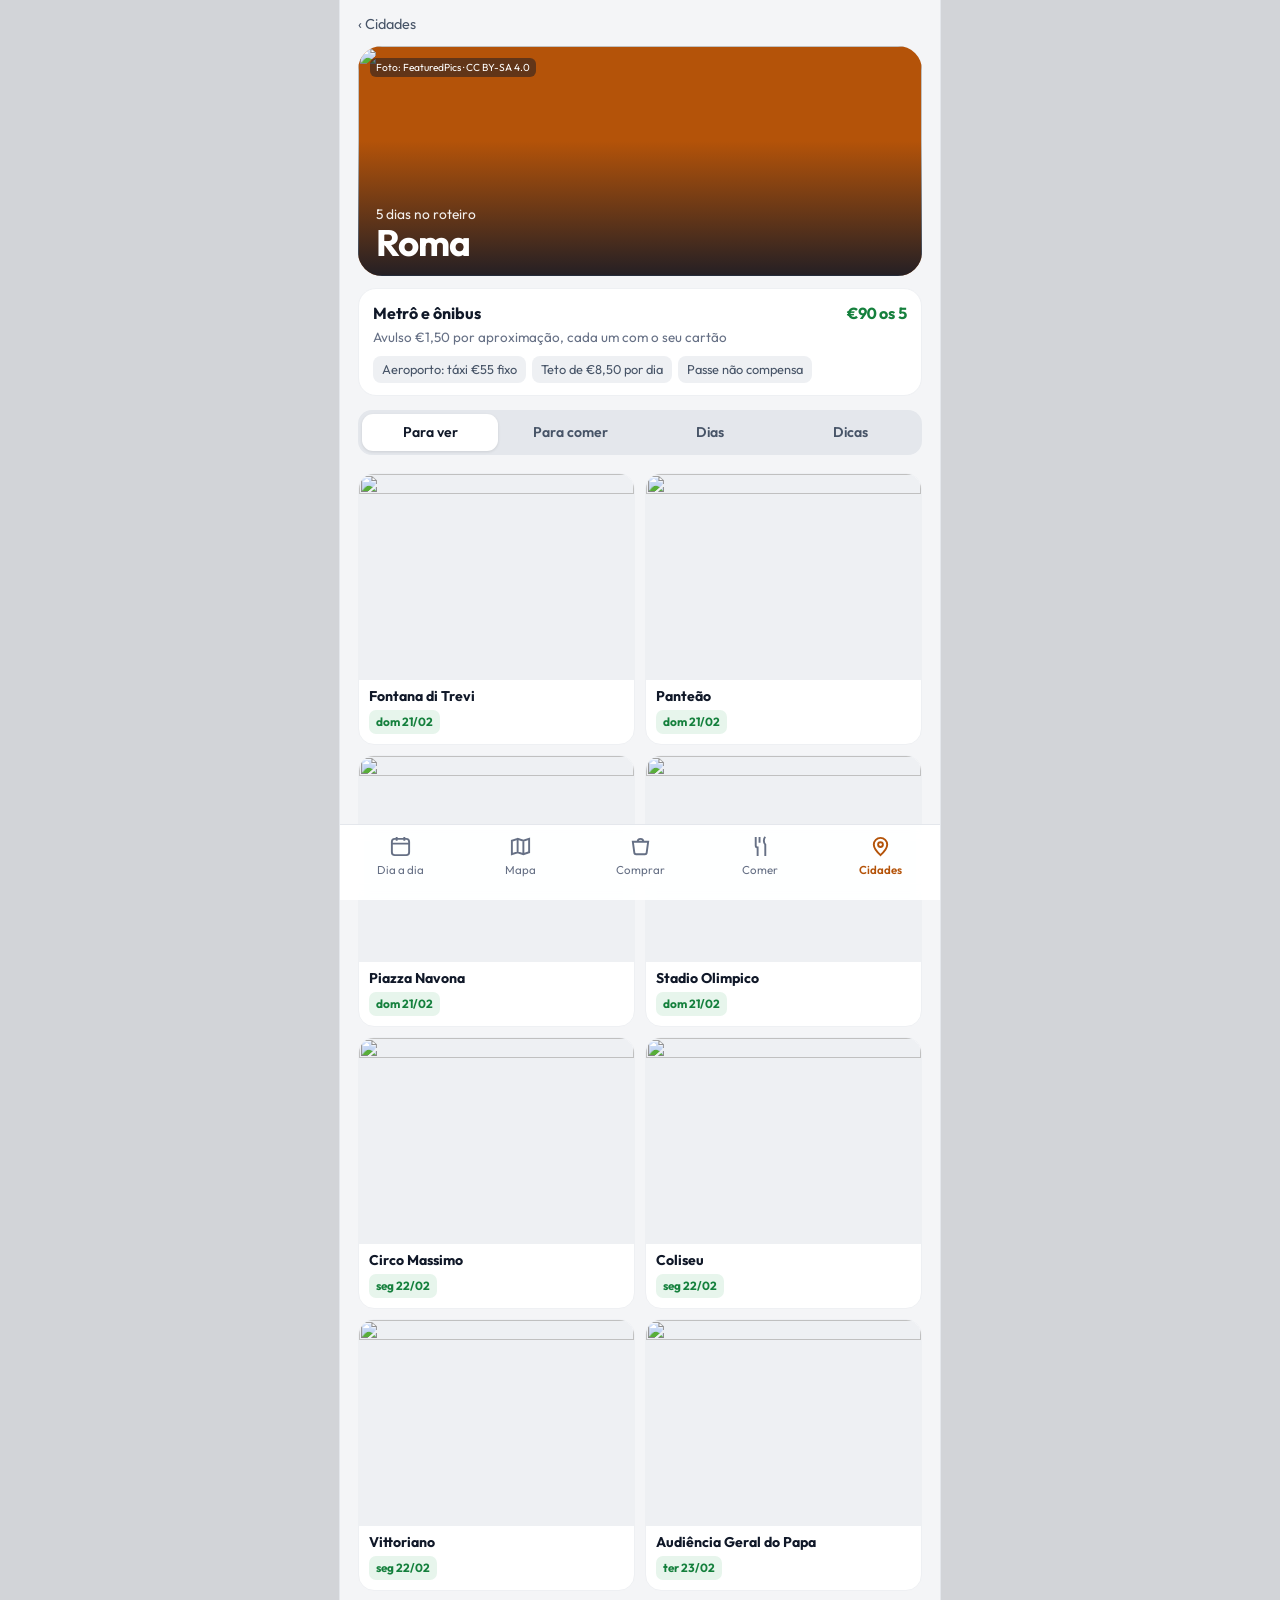
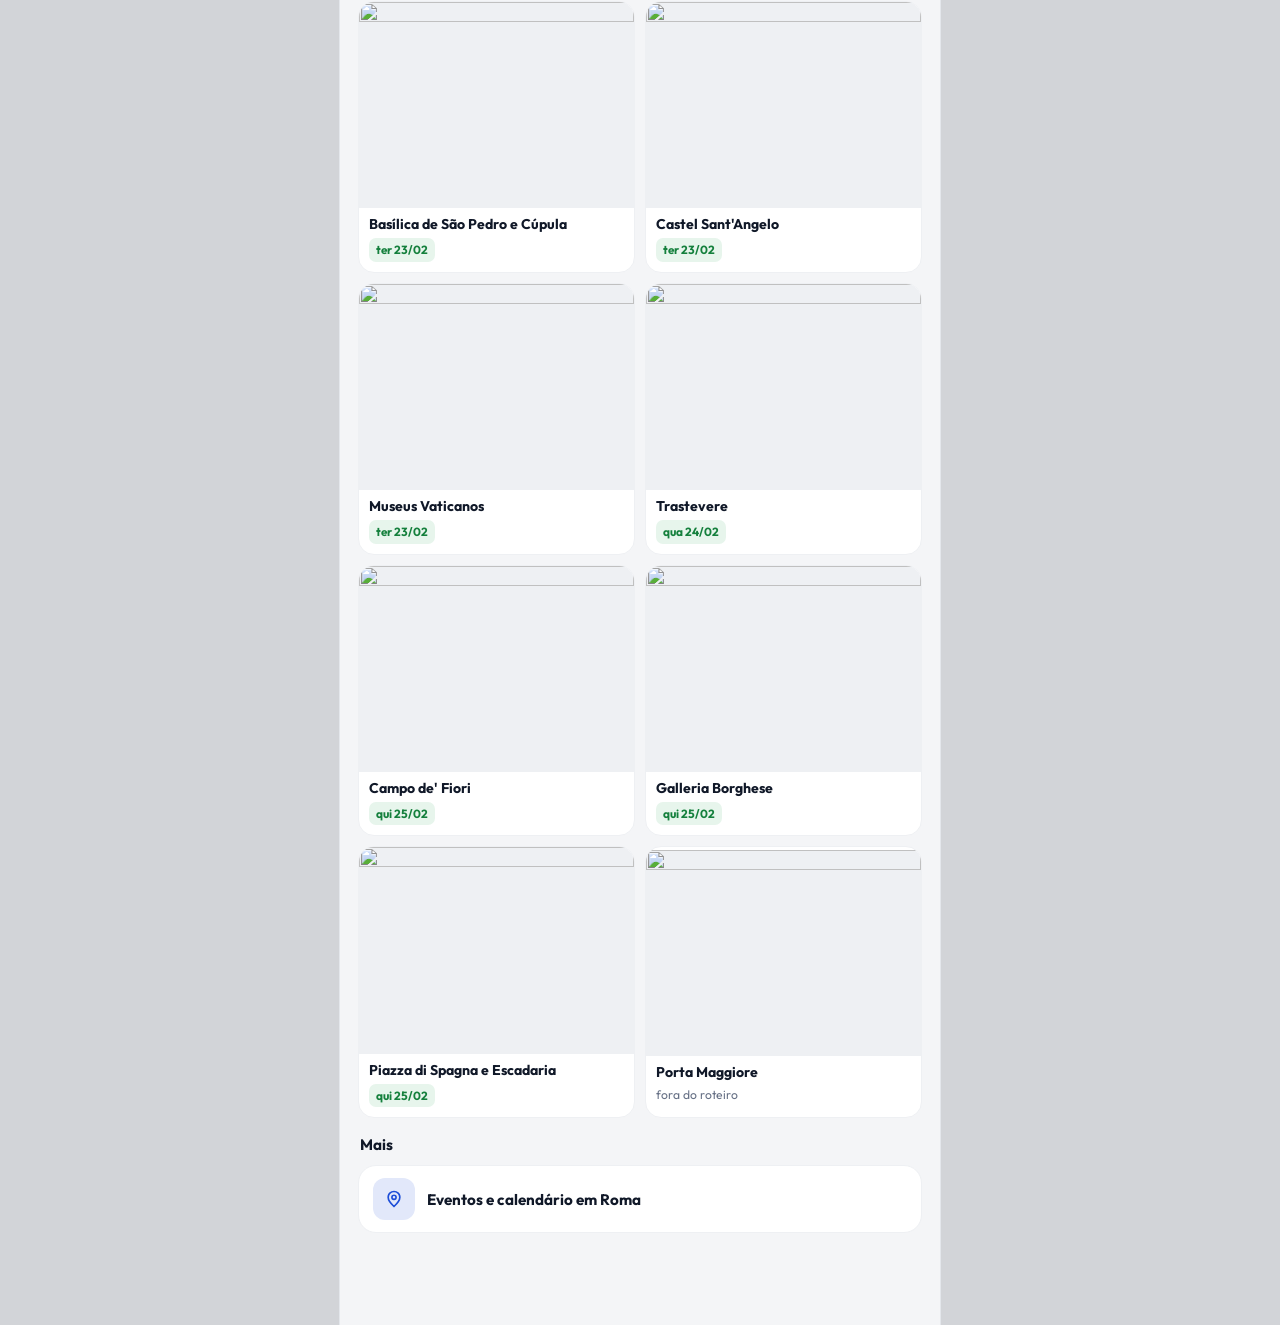
==== cidade.html @ 953481b3 "Revisao geral: Comprar como agenda com lembretes, hospedagem/matcha/futebol no visual do app, dia a " ====
<!doctype html>
<html lang="pt-BR">
<head>
<meta charset="utf-8">
<meta name="robots" content="noindex, nofollow">
<meta name="viewport" content="width=device-width, initial-scale=1, viewport-fit=cover">
<title>Cidade · Europa 2027</title>
<link rel="preconnect" href="https://fonts.googleapis.com">
<link rel="preconnect" href="https://fonts.gstatic.com" crossorigin>
<link rel="stylesheet" href="https://fonts.googleapis.com/css2?family=Outfit:wght@400;500;600;700&display=swap">
<link rel="stylesheet" href="app.css">
<style>
  .voltar{display:inline-flex;align-items:center;gap:4px;margin:14px 18px 0;font-size:.9rem;color:var(--ink2);text-decoration:none}
  .capa-c{margin:10px 18px 0;border-radius:24px;overflow:hidden;position:relative;height:230px;background:var(--cor)}
  .capa-c img{width:100%;height:100%;object-fit:cover}
  .capa-c .txt{position:absolute;inset:auto 0 0 0;padding:60px 18px 14px;background:linear-gradient(transparent,rgb(16 24 40/.88));color:#fff}
  .capa-c small{font-size:.86rem;opacity:.92}.capa-c h1{margin:0;font-size:2.3rem;line-height:1;letter-spacing:-.025em}
  .capa-c .credito{position:absolute;top:12px;left:12px;font-size:.64rem;color:#fff;background:rgb(16 24 40/.5);border-radius:6px;padding:2px 6px;max-width:70%;white-space:nowrap;overflow:hidden;text-overflow:ellipsis}
  .transp{margin:12px 18px 0;background:var(--card);border:1px solid var(--soft);border-radius:18px;padding:12px 14px}
  .transp .lin{display:flex;justify-content:space-between;align-items:baseline;gap:8px}
  .transp .lin b{font-size:1rem}.transp .lin em{font-style:normal;font-weight:700;color:var(--ok);white-space:nowrap}
  .transp small{display:block;color:var(--ink3);font-size:.84rem;margin-top:2px}
  .mini{display:flex;flex-wrap:wrap;gap:6px;margin-top:9px}
  .mini span{background:var(--soft);border-radius:8px;padding:4px 9px;font-size:.8rem;color:var(--ink2)}
  .grade-f{display:grid;grid-template-columns:1fr 1fr;gap:10px}
  .fc{display:block;text-align:left;background:var(--card);border:1px solid var(--soft);border-radius:16px;overflow:hidden;padding:0;cursor:pointer;font:inherit;color:inherit}
  .fc img{width:100%;aspect-ratio:4/3;object-fit:cover;background:var(--soft)}
  .fc div{padding:8px 10px 10px}
  .fc b{display:block;font-size:.88rem;line-height:1.2}
  .fc small{color:var(--ink3);font-size:.76rem}
  .fc .dia-tag{display:inline-block;margin-top:5px}
  .dicas{list-style:none;margin:0;padding:0;display:grid;gap:8px}
  .dicas li{background:var(--card);border:1px solid var(--soft);border-left:4px solid var(--cor);border-radius:14px;padding:10px 13px;color:var(--ink2);font-size:.92rem}
  .dicas-t{margin:16px 2px 8px;font-size:.95rem}
</style>
</head>
<body>
<div class="app">
  <a class="voltar" href="index.html#/cidades">‹ Cidades</a>
  <div id="capa"></div>
  <div id="transp"></div>
  <div class="seg" id="seg" role="tablist"></div>
  <div class="sec"><div id="painel"></div></div>
</div>

<nav class="tabbar" aria-label="Menu">
  <a href="index.html#/dia"><svg viewBox="0 0 24 24" fill="none" stroke="currentColor" stroke-width="2"><rect x="3" y="4" width="18" height="17" rx="3"/><path d="M3 9h18M8 2v4M16 2v4"/></svg>Dia a dia</a>
  <a href="index.html#/mapa"><svg viewBox="0 0 24 24" fill="none" stroke="currentColor" stroke-width="2"><path d="M9 4 3 6v14l6-2 6 2 6-2V4l-6 2-6-2zM9 4v14M15 6v14"/></svg>Mapa</a>
  <a href="index.html#/comprar"><svg viewBox="0 0 24 24" fill="none" stroke="currentColor" stroke-width="2"><path d="M4 7h16l-1.5 11a2 2 0 0 1-2 2h-9a2 2 0 0 1-2-2zM9 7a3 3 0 0 1 6 0"/></svg>Comprar</a>
  <a href="index.html#/comer" id="tab-comer"><svg viewBox="0 0 24 24" fill="none" stroke="currentColor" stroke-width="2"><path d="M7 2v9a2 2 0 0 0 2 2v9M7 2v6M11 2v6M17 2c-2 2-2 6 0 8v12"/></svg>Comer</a>
  <a href="index.html#/cidades" class="on"><svg viewBox="0 0 24 24" fill="none" stroke="currentColor" stroke-width="2"><path d="M12 21s-7-6.2-7-11a7 7 0 0 1 14 0c0 4.8-7 11-7 11z"/><circle cx="12" cy="10" r="2.5"/></svg>Cidades</a>
</nav>

<div class="ficha-fundo" id="ficha-fundo" hidden></div>
<div class="ficha" id="ficha" role="dialog" aria-modal="true" aria-label="Detalhes do lugar" hidden></div>

<script src="dados/guia.js"></script>
<script>
const G = window.GUIA;
const HEX = {madri:"#c2410c",roma:"#b45309",verona:"#9333ea",innsbruck:"#0e7490",viena:"#1d4ed8",budapeste:"#15803d"};
const NOME = Object.fromEntries(G.cidades);
const DIA_SEM = ["dom","seg","ter","qua","qui","sex","sáb"];
const dm = iso => iso.slice(8,10)+"/"+iso.slice(5,7);
const sem = iso => DIA_SEM[new Date(iso+"T12:00:00Z").getUTCDay()];
const esc = s => String(s ?? "").replace(/[&<>"]/g, m => ({"&":"&amp;","<":"&lt;",">":"&gt;",'"':"&quot;"}[m]));
const curto = n => n.replace(/\s*\(.*$/,"").replace(/\s+[—–]\s+.*$/,"").replace(/\s+\+\s+.*$/,"");
const porId = {}; Object.values(G.lugares).flat().forEach(x => porId[x.id] = x);
const p = new URLSearchParams(location.search).get("c");
const c = NOME[p] ? p : "roma";
document.title = `${NOME[c]} · Europa 2027`;
document.documentElement.style.setProperty("--cor", HEX[c]);
document.getElementById("tab-comer").href = `index.html#/comer/${c}`;
</script>
<script src="comer.js"></script>
<script>
const lug = G.lugares[c];
const usados = new Set(G.usados);
const diasCid = G.dias.filter(d => d.cidade === c || d.blocos.some(b => b.ids.some(id => id.startsWith(c+"-"))));

// capa
const capa = lug.find(x => x.foto && x.tipo==="ver" && usados.has(x.id)) || lug.find(x => x.foto);
document.getElementById("capa").innerHTML = `<div class="capa-c">${capa?`<img src="${capa.foto.url}" alt=""><span class="credito">Foto: ${esc(capa.foto.autor)} · ${esc(capa.foto.licenca)}</span>`:""}
  <div class="txt"><small>${diasCid.length} ${diasCid.length>1?"dias":"dia"} no roteiro</small><h1>${NOME[c]}</h1></div></div>`;

// transporte: uma caixa só
const TRANSP = {
  madri:["Metrô","1 cartão Multi para os 5, com bilhetes de 10 viagens",["Aeroporto: táxi ~€33","10 viagens €7,30","Muito a pé"]],
  roma:["Metrô e ônibus","Avulso €1,50 por aproximação, cada um com o seu cartão",["Aeroporto: táxi €55 fixo","Teto de €8,50 por dia","Passe não compensa"]],
  verona:["A pé","O centro é pequeno; ônibus só com mala",["Ônibus €1,50","Veneza: vaporetto €9,50"]],
  innsbruck:["A pé","Estação, centro e teleférico a poucos minutos",["Nordkette ~€50 por pessoa"]],
  viena:["Metrô e bonde","Dois passes de 24h por pessoa, ter e qua",["24h €9,70","U1 até Stephansplatz","U4 até Schönbrunn"]],
  budapeste:["Metrô","Blocos de 10 bilhetes, que o grupo usa junto",["Aeroporto: Bolt XL ~€35","M2 até o Parlamento","Moeda: florim"]],
};
const tr = G.transporte?.[c], T = TRANSP[c];
if (T) document.getElementById("transp").innerHTML = `<div class="transp"><div class="lin"><b>${T[0]}</b>${tr?.recomendado?.total_5_eur?`<em class="num">€${tr.recomendado.total_5_eur.toLocaleString("pt-BR")} os 5</em>`:""}</div><small>${T[1]}</small><div class="mini">${T[2].map(t=>`<span>${t}</span>`).join("")}</div></div>`;

// abas
const quando = {}; G.dias.forEach(d => d.blocos.forEach(b => b.ids.forEach(id => { (quando[id] ||= d.data); })));
const ordem = (a,b) => (quando[a.id]||"9").localeCompare(quando[b.id]||"9") || curto(a.nome).localeCompare(curto(b.nome));
const ver = lug.filter(x => x.tipo==="ver").sort(ordem);
const comer = lug.filter(x => x.tipo==="comer").sort(ordem);
const dicas = (G.dicas||{})[c] || [];
const ABAS = [["ver","Para ver"],["comer","Para comer"],["dias","Dias"]].concat(dicas.length || tr?.cuidados?.length ? [["dicas","Dicas"]] : []);
const tag = x => quando[x.id] ? `<span class="dia-tag">${sem(quando[x.id])} ${dm(quando[x.id])}</span>` : "";
function linha(x){ const tp = x.tipo==="comer" ? tipoComida(x) : null;
  return `<button type="button" class="it linha" data-ficha="${x.id}">${x.foto?`<img class="th" src="${x.foto.url}" alt="" loading="lazy" style="object-fit:cover">`:`<span class="th ${tp||"ver"}">${iconeComida(tp||"ver")}</span>`}<span class="tx"><b>${esc(curto(x.nome))}</b><small>${esc(umaFrase(x.pedir) || umaFrase(x.categoria) || (x.metro?`Metrô ${x.metro.nome}`:""))}</small></span>${tag(x)}</button>`; }
function painel(aba){
  document.querySelectorAll("#seg button").forEach(b => b.classList.toggle("on", b.dataset.a===aba));
  const el = document.getElementById("painel");
  if (aba==="ver") {
    const comFoto = ver.filter(x=>x.foto), semFoto = ver.filter(x=>!x.foto);
    el.innerHTML = `<div class="grade-f" style="margin-top:6px">${comFoto.map(x => `<button type="button" class="fc" data-ficha="${x.id}"><img src="${x.foto.url}" alt="" loading="lazy"><div><b>${esc(curto(x.nome))}</b>${quando[x.id]?tag(x):`<small>fora do roteiro</small>`}</div></button>`).join("")}</div>
      ${semFoto.length?`<h3 class="dicas-t">Mais</h3><div class="lista">${semFoto.map(linha).join("")}</div>`:""}`;
  }
  if (aba==="comer") el.innerHTML = `<div class="lista" style="margin-top:6px">${comer.map(linha).join("")}</div>`;
  if (aba==="dias") el.innerHTML = diasCid.map(d => { const ids = [...new Set(d.blocos.filter(b=>!/^(Mais opções|Abertos depois|Lanche antes)/.test(b.quando)).flatMap(b=>b.ids))].filter(id=>id.startsWith(c+"-"));
      return `<div class="grupo"><b>${sem(d.data)} ${dm(d.data)} · ${esc(d.titulo)}</b></div><div class="lista">${ids.map(id=>linha(porId[id])).join("") || `<div class="it simples"><span class="tx"><small>Dia de deslocamento</small></span></div>`}</div>`; }).join("")
      + `<p style="margin:14px 2px 0"><a href="index.html#/dia/${diasCid[0]?.data}" style="color:var(--cor);font-weight:600">Ver o roteiro destes dias ›</a></p>`;
  if (aba==="dicas") el.innerHTML = `${dicas.length?`<h3 class="dicas-t">De quem já foi</h3><ul class="dicas">${dicas.map(t=>`<li>${esc(t)}</li>`).join("")}</ul>`:""}
      ${tr?.cuidados?.length?`<h3 class="dicas-t">Cuidados</h3><ul class="dicas">${tr.cuidados.slice(0,3).map(t=>`<li>${esc(umaFrase(t))}</li>`).join("")}</ul>`:""}`;
  try { sessionStorage.setItem("aba-cidade", aba); } catch(e){}
}
document.getElementById("seg").innerHTML = ABAS.map(([k,n]) => `<button type="button" data-a="${k}">${n}</button>`).join("");
document.querySelectorAll("#seg button").forEach(b => b.onclick = () => painel(b.dataset.a));
let abaIni = "ver"; try { const s = sessionStorage.getItem("aba-cidade"); if (ABAS.some(a=>a[0]===s)) abaIni = s; } catch(e){}
painel(abaIni);
// link antigo cidade.html?c=roma#id → abre a ficha do lugar
if (location.hash && porId[location.hash.slice(1)]) { const id = location.hash.slice(1); painel(porId[id].tipo==="comer"?"comer":"ver"); abrirFicha(id); }
</script>
</body>
</html>
---- app.css ----
/* Guia Europa 2027 — visual "app" (opção A, com stories da F e mapa da D).
   Mobile primeiro: uma coluna de até 600px, menu fixo embaixo. */
:root{
  --bg:#f4f5f7; --card:#ffffff; --ink:#101828; --ink2:#475467; --ink3:#667085; --line:#e4e7ec; --soft:#eef0f3;
  --cor:#b45309; --comer:#c2410c; --ver:#1d4ed8; --ok:#15803d; --ok-bg:#e7f5ec; --warn:#b45309; --warn-bg:#fdf3e1; --matcha:#4d7c0f; --matcha-bg:#eef5e1;
  --madri:#c2410c; --roma:#b45309; --verona:#9333ea; --innsbruck:#0e7490; --viena:#1d4ed8; --budapeste:#15803d;
  --tab-h:76px;
}
@media (prefers-color-scheme: dark){
  :root:not([data-theme="light"]){
    --bg:#0b1120; --card:#131c2e; --ink:#eef2f7; --ink2:#c3cad6; --ink3:#8d97a8; --line:#243049; --soft:#1a2438;
    --ok:#4ade80; --ok-bg:#12291b; --warn:#f5a524; --warn-bg:#2d2210; --matcha:#a3e635; --matcha-bg:#1c2a10;
  }
}
:root[data-theme="dark"]{
  --bg:#0b1120; --card:#131c2e; --ink:#eef2f7; --ink2:#c3cad6; --ink3:#8d97a8; --line:#243049; --soft:#1a2438;
  --ok:#4ade80; --ok-bg:#12291b; --warn:#f5a524; --warn-bg:#2d2210; --matcha:#a3e635; --matcha-bg:#1c2a10;
}
*{box-sizing:border-box}
html{-webkit-text-size-adjust:100%}
body{margin:0;background:var(--bg);color:var(--ink);font:16px/1.5 "Outfit",ui-sans-serif,system-ui,sans-serif;-webkit-tap-highlight-color:transparent}
a{color:inherit}
img{display:block;max-width:100%}
button{font:inherit;color:inherit}
:focus-visible{outline:2px solid var(--cor);outline-offset:2px;border-radius:8px}
.num{font-variant-numeric:tabular-nums}
.app{max-width:600px;margin:0 auto;min-height:100vh;padding-bottom:calc(var(--tab-h) + env(safe-area-inset-bottom) + 16px)}

/* topo */
.topo{padding:18px 18px 6px;display:flex;justify-content:space-between;align-items:flex-end;gap:12px}
.topo small{color:var(--ink3);font-size:.86rem}
.topo h1{margin:2px 0 0;font-size:1.65rem;line-height:1.1;letter-spacing:-.02em}
.topo .acao{flex-shrink:0;border:1px solid var(--line);background:var(--card);border-radius:999px;padding:7px 12px;font-size:.85rem;text-decoration:none;cursor:pointer}

/* faixa de dias */
.dias{display:flex;gap:8px;overflow-x:auto;padding:8px 18px 14px;scrollbar-width:none;scroll-snap-type:x proximity}
.dias::-webkit-scrollbar{display:none}
.dias button{flex:0 0 auto;width:56px;padding:8px 0 7px;border-radius:16px;background:var(--card);text-align:center;font-size:.74rem;color:var(--ink3);border:1px solid var(--line);cursor:pointer;scroll-snap-align:center}
.dias button b{display:block;font-size:1.15rem;color:var(--ink);line-height:1.2}
.dias button i{display:block;width:6px;height:6px;border-radius:50%;margin:4px auto 0;background:var(--c)}
.dias button.on{background:var(--c);border-color:var(--c);color:rgb(255 255 255/.85)}
.dias button.on b{color:#fff}.dias button.on i{background:#fff}

/* capa do dia */
.capa{margin:0 18px;border-radius:24px;overflow:hidden;position:relative;height:260px;background:var(--cor)}
.capa img{width:100%;height:100%;object-fit:cover}
.capa .txt{position:absolute;inset:auto 0 0 0;padding:70px 18px 16px;background:linear-gradient(transparent,rgb(16 24 40/.88));color:#fff}
.capa small{font-size:.86rem;opacity:.92}
.capa h2{margin:2px 0 0;font-size:1.75rem;line-height:1.1;letter-spacing:-.02em}
.capa .play{position:absolute;top:14px;right:14px;display:flex;align-items:center;gap:6px;background:rgb(16 24 40/.6);backdrop-filter:blur(6px);color:#fff;border:0;border-radius:999px;padding:8px 13px;font-size:.85rem;font-weight:600;cursor:pointer}
.capa .play svg{width:14px;height:14px}
.capa .credito{position:absolute;top:14px;left:14px;font-size:.66rem;color:#fff;background:rgb(16 24 40/.5);border-radius:6px;padding:2px 6px;max-width:55%;white-space:nowrap;overflow:hidden;text-overflow:ellipsis}
.atalhos{display:flex;gap:8px;padding:12px 18px 0}
.atalhos button,.atalhos a{flex:1;display:flex;justify-content:center;align-items:center;gap:6px;background:var(--card);border:1px solid var(--line);border-radius:14px;padding:10px;font-size:.9rem;font-weight:500;text-decoration:none;cursor:pointer}
.atalhos svg{width:17px;height:17px}

/* linha do tempo */
#d-linha{margin:18px 18px 0}
.passo{display:grid;grid-template-columns:62px 1fr;gap:10px;position:relative;padding-bottom:14px}
.passo:before{content:"";position:absolute;left:30px;top:32px;bottom:0;width:2px;background:var(--line)}
.passo:last-child:before{display:none}
.hora{font-weight:600;font-size:.76rem;background:var(--card);border:1px solid var(--line);border-radius:999px;padding:5px 4px;text-align:center;height:fit-content;position:relative;z-index:1;line-height:1.15;color:var(--ink2)}
.passo.matcha .hora{background:var(--matcha-bg);color:var(--matcha);border-color:transparent}
.cx{background:var(--card);border-radius:18px;padding:13px 14px;border:1px solid var(--soft);min-width:0}
.cx h3{margin:0 0 4px;font-size:1rem}
.cx p{margin:0;color:var(--ink2);font-size:.93rem;line-height:1.5}
.cx p b{color:var(--ink)}
.cx p a{color:var(--cor)}
.nota{margin:0 0 14px 72px;background:var(--warn-bg);color:var(--ink2);border-radius:14px;padding:10px 13px;font-size:.88rem;line-height:1.45}
.nota b{color:var(--ink)}
.lg{display:flex;gap:11px;align-items:center;margin-top:10px;text-decoration:none;min-width:0}
.lg .th{width:46px;height:46px;border-radius:12px;object-fit:cover;flex-shrink:0;display:grid;place-items:center}
.lg .th.comer{background:color-mix(in srgb,var(--comer) 14%,var(--card));color:var(--comer)}
.lg .th.ver{background:color-mix(in srgb,var(--ver) 14%,var(--card));color:var(--ver)}
.lg .th svg{width:20px;height:20px}
.lg div{min-width:0}
.lg b{font-size:.93rem;display:block;line-height:1.25}
.lg small{color:var(--ink3);font-size:.8rem}
.mais{margin-top:10px;border-top:1px solid var(--soft);padding-top:8px}
.mais summary{cursor:pointer;list-style:none;font-size:.88rem;font-weight:600;color:var(--cor)}
.mais summary::-webkit-details-marker{display:none}
.mais summary:after{content:" ›"}
.mais[open] summary:after{content:" ˅"}
.navdia{display:flex;gap:8px;margin:6px 18px 0}
.navdia button{flex:1;background:var(--card);border:1px solid var(--line);border-radius:14px;padding:12px;text-align:left;cursor:pointer}
.navdia button:last-child{text-align:right}
.navdia small{display:block;color:var(--ink3);font-size:.78rem}
.navdia b{font-size:.92rem}

/* mapa (D) */
.mapa-v{position:relative}
.mapa-v .mapa{height:56vh;min-height:320px;background:var(--soft);z-index:0}
.mapa-v .dias{position:absolute;top:0;left:0;right:0;z-index:5;padding-top:12px;background:linear-gradient(var(--bg),transparent)}
.folha{position:relative;z-index:6;margin-top:-26px;background:var(--card);border-radius:24px 24px 0 0;padding:10px 18px 24px;box-shadow:0 -6px 22px rgb(0 0 0/.12);min-height:40vh}
.alca{width:40px;height:5px;border-radius:5px;background:var(--line);margin:0 auto 12px}
.folha h2{margin:0;font-size:1.35rem;line-height:1.15}
.folha > small{color:var(--ink3)}
.it{display:grid;grid-template-columns:32px 1fr;gap:12px;padding:13px 0;border-bottom:1px solid var(--soft);cursor:pointer;text-align:left;width:100%;background:none;border-left:0;border-right:0;border-top:0}
.it.on{background:var(--soft);margin:0 -10px;padding:13px 10px;border-radius:12px}
.it .n{width:30px;height:30px;border-radius:50%;color:#fff;font-weight:700;display:grid;place-items:center;font-size:.9rem}
.it b{font-size:.98rem;display:block;line-height:1.25}
.it small{display:block;color:var(--ink3);font-size:.82rem}
.it .mm{color:var(--ink2);font-weight:500}
.pin{display:grid;place-items:center;width:28px;height:28px;border-radius:50%;color:#fff;font:700 13px/1 "Outfit",sans-serif;border:2.5px solid #fff;box-shadow:0 2px 6px rgb(0 0 0/.35)}
.pin-m{display:grid;place-items:center;width:18px;height:18px;border-radius:5px;background:#0f172a;color:#fff;font:700 10px/1 "Outfit",sans-serif;border:1.5px solid #fff}

/* comprar / cidades */
.sec{padding:8px 18px 0}
.sec > h2{margin:22px 0 10px;font-size:1.3rem;letter-spacing:-.01em}
.sec > p.sub{margin:-4px 0 12px;color:var(--ink2);font-size:.93rem}
.cartao{background:var(--card);border:1px solid var(--soft);border-radius:18px;padding:14px 16px}
.compras{list-style:none;padding:0;margin:0;display:grid;gap:10px}
.compra{background:var(--card);border:1px solid var(--soft);border-radius:18px;padding:14px 16px}
.compra .quando{font-weight:700}
.compra .quando span{font-weight:500;color:var(--ink3);font-size:.85rem;margin-left:6px}
.compra ul{margin:8px 0 0;padding-left:18px;display:grid;gap:7px;color:var(--ink2);font-size:.93rem}
.compra li b{color:var(--ink)}
.compra a,.cartao a{color:var(--cor)}
.trecho{background:var(--card);border:1px solid var(--soft);border-radius:18px;padding:14px 16px;margin-top:10px}
.trecho .cab{display:flex;flex-wrap:wrap;gap:4px 10px;justify-content:space-between;align-items:baseline}
.trecho h3{margin:0;font-size:1.02rem}
.trecho .rec{margin:8px 0 0;color:var(--ink2);font-size:.92rem}
.trecho .rec b{color:var(--ink)}
.rolagem{overflow-x:auto;margin-top:10px;border-radius:12px;border:1px solid var(--soft)}
table{border-collapse:collapse;width:100%;min-width:560px;font-size:.86rem}
th,td{text-align:left;padding:9px 11px;border-bottom:1px solid var(--soft);vertical-align:top}
th{font-weight:600;color:var(--ink3);font-size:.78rem;background:var(--bg)}
tr:last-child td{border-bottom:0}
tr.recomendado td{background:var(--ok-bg)}
.chip{display:inline-block;font-size:.76rem;font-weight:600;padding:2px 9px;border-radius:999px;background:var(--soft);color:var(--ink2)}
.chip.ok{background:var(--ok-bg);color:var(--ok)}
.chip.espera{background:var(--warn-bg);color:var(--warn)}
.fraco{color:var(--ink3);font-size:.86rem}
.sub{color:var(--ink2)}
.orc{display:grid;gap:10px;grid-template-columns:1fr 1fr}
.orc .caixa{background:var(--card);border:1px solid var(--soft);border-radius:16px;padding:12px 14px}
.orc .caixa.total{grid-column:1/-1;background:var(--ink);color:var(--card);border:0}
.orc .caixa.total .fraco{color:color-mix(in srgb,var(--card) 70%,transparent)}
.orc .v{font-size:1.25rem;font-weight:700;margin-top:2px}
.orc .caixa.total .v{font-size:1.7rem}
.lista-orc{margin-top:8px}
.linha-orc{display:flex;gap:10px;align-items:baseline;padding:8px 0;border-bottom:1px solid var(--soft);font-size:.92rem}
.linha-orc .n{flex:1}
.cidades{display:grid;gap:12px;grid-template-columns:1fr 1fr}
.cidade-card{display:grid;align-content:start;gap:2px;text-decoration:none;background:var(--card);border:1px solid var(--soft);border-radius:18px;overflow:hidden;padding:0 0 12px}
.cidade-card .capa{margin:0 0 8px;height:auto;aspect-ratio:4/3;border-radius:0;background:var(--cor)}
.cidade-card b{padding:0 12px;font-size:1.05rem}
.cidade-card span{padding:0 12px;color:var(--ink3);font-size:.82rem;line-height:1.35}
.checks{list-style:none;padding:0;margin:0;display:grid;gap:0;background:var(--card);border:1px solid var(--soft);border-radius:18px;padding:4px 16px}
.checks li{padding:11px 0;border-bottom:1px solid var(--soft)}
.checks li:last-child{border-bottom:0}
.checks li b{display:block;font-size:.95rem}
.checks li span{color:var(--ink3);font-size:.85rem}
.rodape{padding:24px 18px 0;color:var(--ink3);font-size:.8rem}

/* menu fixo */
.tabbar{position:fixed;left:50%;transform:translateX(-50%);bottom:0;width:100%;max-width:600px;height:calc(var(--tab-h) + env(safe-area-inset-bottom));padding-bottom:env(safe-area-inset-bottom);background:color-mix(in srgb,var(--card) 94%,transparent);backdrop-filter:blur(10px);border-top:1px solid var(--line);display:flex;justify-content:space-around;align-items:flex-start;padding-top:10px;z-index:50}
.tabbar a{display:grid;justify-items:center;gap:3px;font-size:.72rem;color:var(--ink3);text-decoration:none;min-width:64px}
.tabbar a.on{color:var(--cor);font-weight:600}
.tabbar svg{width:23px;height:23px}

/* stories (F) */
.stories{position:fixed;inset:0;z-index:100;background:#000;display:none;touch-action:pan-y}
.stories.on{display:block}
.stories .palco{position:relative;max-width:600px;height:100%;margin:0 auto;overflow:hidden}
.stories .slide{position:absolute;inset:0;display:none}
.stories .slide.on{display:block}
.stories .slide img.bg{width:100%;height:100%;object-fit:cover}
.stories .slide .bg.cor{width:100%;height:100%;background:var(--cor)}
.stories .sombra-top{position:absolute;inset:0 0 auto 0;height:130px;background:linear-gradient(rgb(0 0 0/.65),transparent);z-index:2}
.stories .barras{position:absolute;top:calc(12px + env(safe-area-inset-top));left:12px;right:12px;display:flex;gap:4px;z-index:3}
.stories .barras i{flex:1;height:3px;border-radius:3px;background:rgb(255 255 255/.38);overflow:hidden}
.stories .barras i.feito{background:#fff}
.stories .barras i.agora{background:linear-gradient(90deg,#fff 50%,rgb(255 255 255/.38) 50%)}
.stories .quem{position:absolute;top:calc(26px + env(safe-area-inset-top));left:12px;right:60px;display:flex;align-items:center;gap:8px;font-size:.88rem;color:#fff;z-index:3}
.stories .quem span{width:32px;height:32px;border-radius:50%;background:var(--cor);display:grid;place-items:center;font-weight:700;flex-shrink:0}
.stories .fechar{position:absolute;top:calc(22px + env(safe-area-inset-top));right:10px;z-index:4;background:none;border:0;color:#fff;font-size:1.8rem;line-height:1;padding:6px 10px;cursor:pointer}
.stories .txt{pointer-events:none;position:absolute;inset:auto 0 0 0;padding:150px 20px calc(28px + env(safe-area-inset-bottom));background:linear-gradient(transparent,rgb(0 0 0/.9));color:#fff;z-index:2}
.stories .txt .rot{display:inline-block;background:#facc15;color:#000;font-weight:700;padding:3px 10px;border-radius:999px;font-size:.8rem}
.stories .txt h2{margin:10px 0 8px;font-size:2rem;line-height:1.05;letter-spacing:-.02em}
.stories .txt p{margin:0;font-size:1rem;line-height:1.5;color:#f5f5f4}
.stories .txt p b{color:#fff}
.stories .txt p a{color:#facc15}
.stories .txt .m{margin-top:10px;font-size:.88rem;color:#e5e5e5}
.stories .txt .ir{display:inline-block;margin-top:14px;background:#fff;color:#000;font-weight:700;border-radius:999px;padding:9px 16px;text-decoration:none;font-size:.9rem}
.stories .zona{position:absolute;top:80px;bottom:0;width:35%;z-index:4;background:none;border:0;cursor:pointer}
.stories .zona.esq{left:0}.stories .zona.dir{right:0;width:65%}
.stories .credito{position:absolute;right:8px;bottom:calc(6px + env(safe-area-inset-bottom));font-size:.62rem;color:rgb(255 255 255/.7);z-index:3}

@media (min-width:760px){
  body{background:color-mix(in srgb,var(--bg) 85%,var(--ink) 15%)}
  .app{background:var(--bg);box-shadow:0 0 0 1px var(--line)}
}
@media (prefers-reduced-motion: reduce){*{transition:none!important;animation:none!important}}

.stories .txt a{pointer-events:auto;position:relative;z-index:5}

/* ===== Comprar (painel) ===== */
.kpi{display:grid;grid-template-columns:1fr 1fr;gap:10px;margin:6px 18px 0}
.kpi .k{background:var(--card);border-radius:18px;padding:12px 14px;border:1px solid var(--soft)}
.kpi .k.t{grid-column:1/-1;background:var(--ink);color:var(--card);border:0}
.kpi .k small{color:var(--ink3);font-size:.8rem;display:block}
.kpi .k.t small{color:color-mix(in srgb,var(--card) 72%,transparent)}
.kpi .k b{display:block;font-size:1.3rem;line-height:1.25}
.kpi .k.t b{font-size:1.9rem}
.seg{display:flex;gap:4px;margin:14px 18px 4px;background:var(--line);border-radius:14px;padding:4px}
.seg button{flex:1;border:0;background:none;padding:8px 0;border-radius:11px;font-size:.88rem;font-weight:600;color:var(--ink2);cursor:pointer}
.seg button.on{background:var(--card);color:var(--ink);box-shadow:0 1px 3px rgb(0 0 0/.1)}
.grupo{margin:16px 2px 6px;font-size:.92rem}
.grupo.ja b{color:var(--ok)}.grupo.br b{color:var(--warn)}.grupo.vi b{color:var(--ver)}
.lista{background:var(--card);border:1px solid var(--soft);border-radius:18px;overflow:hidden}
.lista .it{display:block;width:100%;text-align:left;background:none;border:0;border-top:1px solid var(--soft);padding:0;font:inherit;color:inherit}
.lista .it:first-child{border-top:0}
.lista .it > summary,.lista .it.simples,.lista .it.linha{display:grid;grid-template-columns:auto 1fr auto;gap:12px;align-items:center;padding:12px 14px;list-style:none;cursor:pointer}
.lista .it.simples{grid-template-columns:1fr auto;cursor:default}
.lista .it > summary::-webkit-details-marker{display:none}
.lista .tx{min-width:0}
.lista .tx b{display:block;font-size:.95rem;line-height:1.25}
.lista .tx small{display:block;color:var(--ink3);font-size:.8rem;line-height:1.35}
.lista .pr{font-weight:700;font-size:.92rem;text-align:right;white-space:nowrap}
.lista .pr em{display:block;font-style:normal;font-size:.72rem;font-weight:600}
.lista .pr em.ok{color:var(--ok)}.lista .pr em.br{color:var(--warn)}
.lista .det{margin:0;padding:0 14px 12px 50px;color:var(--ink2);font-size:.88rem;line-height:1.45}
.lista .det a{color:var(--cor)}
.ck{width:26px;height:26px;border-radius:9px;display:grid;place-items:center;font-size:.8rem;font-weight:700}
.ck.ja{background:var(--ok-bg);color:var(--ok)}.ck.br{background:var(--warn-bg);color:var(--warn)}.ck.vi{background:color-mix(in srgb,var(--ver) 14%,var(--card));color:var(--ver)}
.ico{width:26px;text-align:center;font-size:1.05rem}
.sub-h{margin:18px 2px 8px;font-size:1rem}

/* ===== Comer ===== */
.filtro{display:flex;gap:6px;overflow-x:auto;padding:8px 18px 2px;scrollbar-width:none}
.filtro::-webkit-scrollbar{display:none}
.filtro button{flex:0 0 auto;border:1px solid var(--line);background:var(--card);border-radius:999px;padding:7px 13px;font-size:.86rem;font-weight:600;color:var(--ink2);cursor:pointer}
.filtro button span{font-weight:500;color:var(--ink3);margin-left:2px}
.filtro button.on{background:var(--ink);border-color:var(--ink);color:var(--card)}
.filtro button.on span{color:color-mix(in srgb,var(--card) 70%,transparent)}
.lista .th{width:42px;height:42px;border-radius:12px;display:grid;place-items:center;font-size:1.15rem;background:var(--soft)}
.lista .th.matcha{background:var(--matcha-bg)}
.dia-tag{font-size:.74rem;font-weight:700;color:var(--ok);background:var(--ok-bg);border-radius:7px;padding:3px 7px;white-space:nowrap}

/* ===== Ficha (bottom sheet) ===== */
.ficha-fundo{position:fixed;inset:0;background:rgb(16 24 40/.45);z-index:80}
.ficha{position:fixed;left:50%;bottom:0;width:100%;max-width:600px;transform:translate(-50%,100%);transition:transform .2s ease-out;background:var(--card);border-radius:24px 24px 0 0;padding:10px 18px calc(18px + env(safe-area-inset-bottom));z-index:90;max-height:86vh;overflow-y:auto;box-shadow:0 -10px 30px rgb(0 0 0/.2)}
.ficha.on{transform:translate(-50%,0)}
.ficha h2{margin:4px 0 0;font-size:1.35rem;line-height:1.15}
.ficha-foto{position:relative;margin:0 -18px 12px;height:190px;overflow:hidden}
.ficha-foto img{width:100%;height:100%;object-fit:cover}
.ficha-foto .credito{position:absolute;right:8px;bottom:6px;font-size:.62rem;color:#fff;background:rgb(16 24 40/.5);border-radius:5px;padding:1px 6px}
.kv{display:grid;grid-template-columns:auto 1fr;gap:8px 14px;margin:14px 0 0;font-size:.92rem}
.kv dt{color:var(--ink3)}.kv dd{margin:0;color:var(--ink)}
.kv dd a{color:var(--cor);font-weight:600}
.ficha-acoes{display:flex;gap:8px;margin-top:18px}
.ficha-acoes .bt{flex:1;text-align:center;border:0;border-radius:14px;padding:12px;font-weight:600;font-size:.92rem;text-decoration:none;background:var(--ink);color:var(--card);cursor:pointer}
.ficha-acoes .bt.sec{background:var(--soft);color:var(--ink)}
.cidade-card.extra{padding:14px 14px 12px;justify-content:start;background:var(--soft)}
.cidade-card.extra b,.cidade-card.extra span{padding:0}

.lista .tx small{display:-webkit-box;-webkit-line-clamp:2;-webkit-box-orient:vertical;overflow:hidden}

/* ===== Comprar: agenda (jeito A) ===== */
.proxima{margin:6px 18px 0;background:var(--ink);color:var(--card);border-radius:18px;padding:14px 16px}
.proxima small{color:color-mix(in srgb,var(--card) 72%,transparent);font-size:.84rem}
.proxima b{display:block;font-size:1.25rem;line-height:1.25;margin-top:2px}
.agenda{padding:0 18px}
.agenda .mes{margin:20px 2px 8px;font-weight:700;font-size:.85rem;color:var(--ink3);text-transform:capitalize}
.ev{display:grid;grid-template-columns:52px 1fr;gap:12px;background:var(--card);border:1px solid var(--soft);border-radius:18px;margin-bottom:10px;padding:12px}
.ev .dt{border-radius:12px;background:var(--warn-bg);color:var(--warn);text-align:center;padding:7px 0;line-height:1.05;height:fit-content}
.ev .dt b{display:block;font-size:1.35rem}
.ev .dt small{font-size:.72rem;font-weight:600}
.ev .dt.ja{background:var(--ok-bg);color:var(--ok)}
.ev-c{min-width:0}
.ev-c h3{margin:0;font-size:1rem;line-height:1.25}
.ev-c p{margin:3px 0 0;color:var(--ink2);font-size:.88rem;line-height:1.45}
.ev-c .f{display:inline-block;margin-top:6px;font-size:.76rem;font-weight:700;color:var(--warn)}
.ev-c .bts{display:flex;gap:8px;margin-top:10px}
.ev-c .bt{flex:1;text-align:center;border:0;border-radius:12px;padding:9px 6px;font:600 .85rem "Outfit",sans-serif;text-decoration:none;color:var(--ink);background:var(--soft);cursor:pointer}
.ev-c .bt.p{background:var(--ink);color:var(--card)}
.na-hora{margin:0;background:var(--card);border:1px solid var(--soft);border-radius:18px;padding:12px 14px;color:var(--ink2);font-size:.9rem}

.lista .th{color:var(--ink2)}
.lista .th svg{width:20px;height:20px}
.lista .th.restaurante{background:color-mix(in srgb,var(--comer) 13%,var(--card));color:var(--comer)}
.lista .th.rapido{background:var(--warn-bg);color:var(--warn)}
.lista .th.cafe{background:color-mix(in srgb,#7c4a1e 14%,var(--card));color:#7c4a1e}
.lista .th.matcha{background:var(--matcha-bg);color:var(--matcha)}
.lista .th.ver{background:color-mix(in srgb,var(--ver) 13%,var(--card));color:var(--ver)}
.lista .th.extra{background:color-mix(in srgb,#be185d 13%,var(--card));color:#be185d}

@media (prefers-color-scheme: dark){:root:not([data-theme="light"]) .lista .th.cafe{color:#e0a872;background:#2a1d12}}
:root[data-theme="dark"] .lista .th.cafe{color:#e0a872;background:#2a1d12}
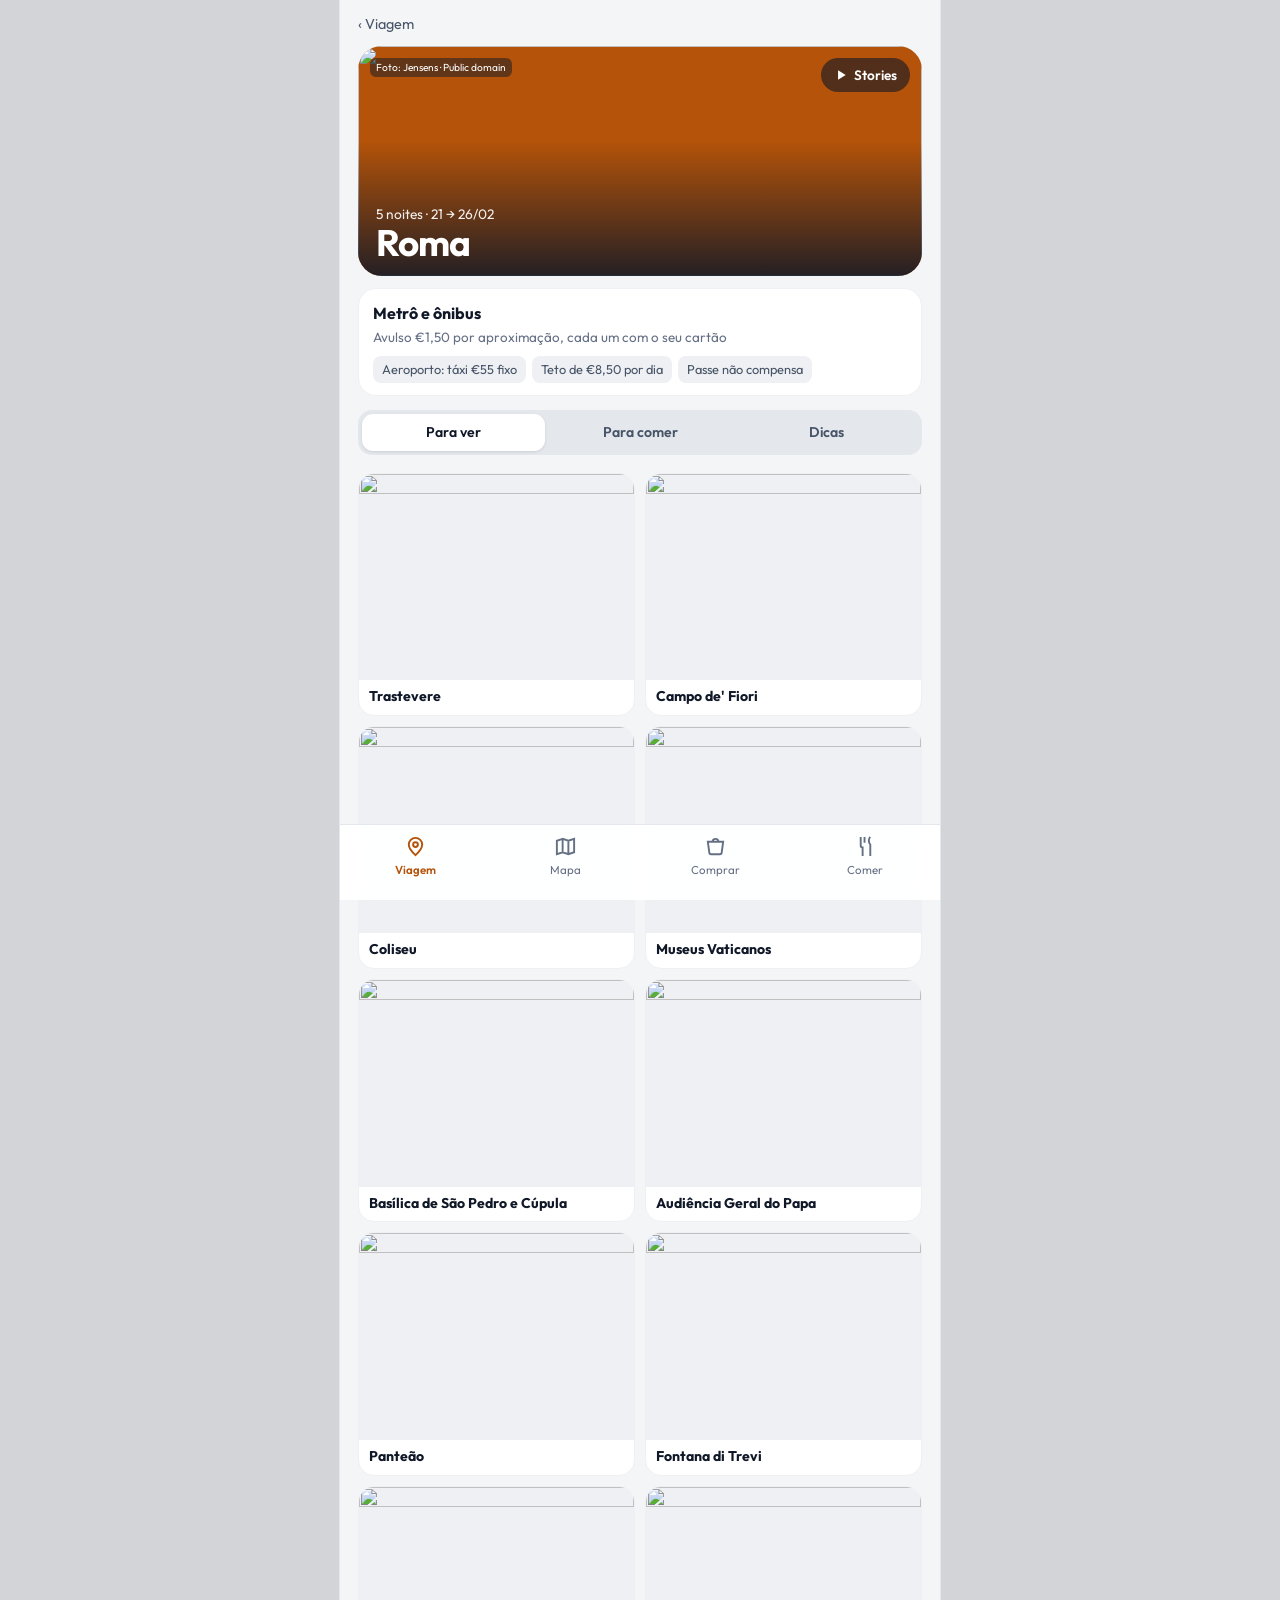
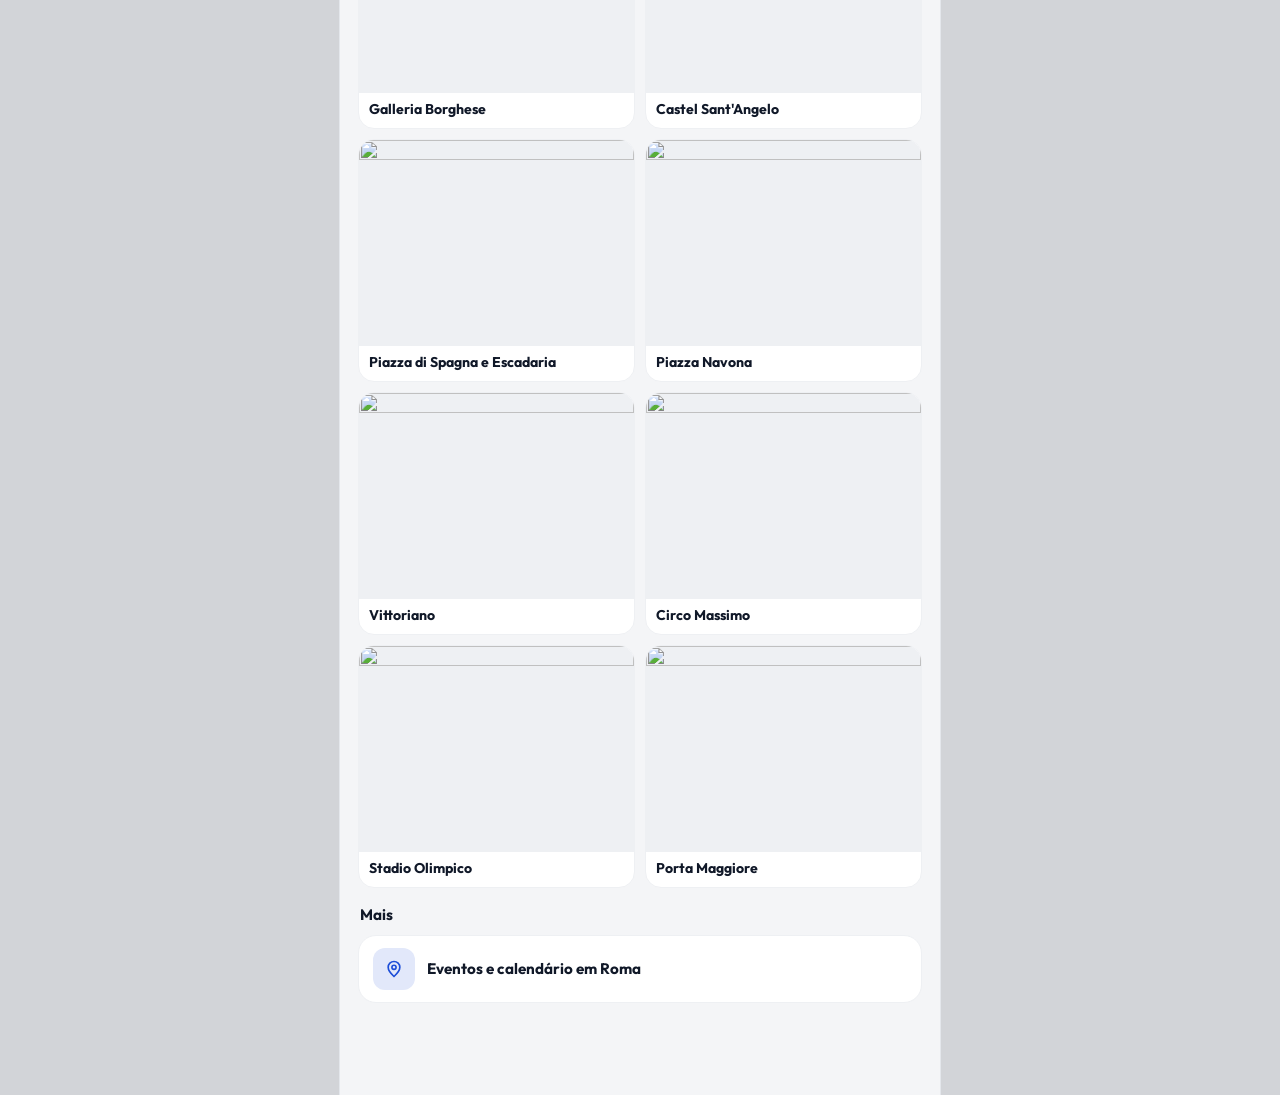
==== commit 3f507f83: "Sem roteiro por dia: Viagem com noites e trechos, cidades so com ideias; lista de Innsbruck do Lucas" ====
--- a/cidade.html
+++ b/cidade.html
@@ -15,10 +15,11 @@
   .capa-c img{width:100%;height:100%;object-fit:cover}
   .capa-c .txt{position:absolute;inset:auto 0 0 0;padding:60px 18px 14px;background:linear-gradient(transparent,rgb(16 24 40/.88));color:#fff}
   .capa-c small{font-size:.86rem;opacity:.92}.capa-c h1{margin:0;font-size:2.3rem;line-height:1;letter-spacing:-.025em}
-  .capa-c .credito{position:absolute;top:12px;left:12px;font-size:.64rem;color:#fff;background:rgb(16 24 40/.5);border-radius:6px;padding:2px 6px;max-width:70%;white-space:nowrap;overflow:hidden;text-overflow:ellipsis}
+  .capa-c .credito{position:absolute;top:12px;left:12px;font-size:.64rem;color:#fff;background:rgb(16 24 40/.5);border-radius:6px;padding:2px 6px;max-width:55%;white-space:nowrap;overflow:hidden;text-overflow:ellipsis}
+  .capa-c .play{position:absolute;top:12px;right:12px;display:flex;align-items:center;gap:6px;background:rgb(16 24 40/.6);backdrop-filter:blur(6px);color:#fff;border:0;border-radius:999px;padding:8px 13px;font:600 .85rem "Outfit",sans-serif;cursor:pointer}
+  .capa-c .play svg{width:14px;height:14px}
   .transp{margin:12px 18px 0;background:var(--card);border:1px solid var(--soft);border-radius:18px;padding:12px 14px}
-  .transp .lin{display:flex;justify-content:space-between;align-items:baseline;gap:8px}
-  .transp .lin b{font-size:1rem}.transp .lin em{font-style:normal;font-weight:700;color:var(--ok);white-space:nowrap}
+  .transp b{font-size:1rem}
   .transp small{display:block;color:var(--ink3);font-size:.84rem;margin-top:2px}
   .mini{display:flex;flex-wrap:wrap;gap:6px;margin-top:9px}
   .mini span{background:var(--soft);border-radius:8px;padding:4px 9px;font-size:.8rem;color:var(--ink2)}
@@ -28,15 +29,24 @@
   .fc div{padding:8px 10px 10px}
   .fc b{display:block;font-size:.88rem;line-height:1.2}
   .fc small{color:var(--ink3);font-size:.76rem}
-  .fc .dia-tag{display:inline-block;margin-top:5px}
   .dicas{list-style:none;margin:0;padding:0;display:grid;gap:8px}
   .dicas li{background:var(--card);border:1px solid var(--soft);border-left:4px solid var(--cor);border-radius:14px;padding:10px 13px;color:var(--ink2);font-size:.92rem}
   .dicas-t{margin:16px 2px 8px;font-size:.95rem}
+  .ref{background:var(--card);border:1px solid var(--soft);border-radius:18px;padding:12px;margin-top:8px}
+  .ref-cab{padding:2px 4px 10px}.ref-cab b{display:block;font-size:1rem}.ref-cab small{color:var(--ink3);font-size:.84rem}
+  .ref-cab a{color:var(--cor)}
+  .prints{display:grid;grid-template-columns:1fr 1fr;gap:12px 10px}
+  .print{display:block;text-decoration:none;min-width:0}
+  .print img{width:100%;aspect-ratio:4/5;object-fit:cover;border-radius:12px;background:var(--soft)}
+  .print b{display:block;margin-top:6px;font-size:.92rem;line-height:1.2}
+  .print small{display:block;color:var(--ink3);font-size:.78rem;line-height:1.3}
+  .ref-obs{margin:12px 4px 2px;color:var(--ink3);font-size:.84rem}
+  @media (min-width:760px){.prints{grid-template-columns:repeat(3,1fr)}}
 </style>
 </head>
 <body>
 <div class="app">
-  <a class="voltar" href="index.html#/cidades">‹ Cidades</a>
+  <a class="voltar" href="index.html#/viagem">‹ Viagem</a>
   <div id="capa"></div>
   <div id="transp"></div>
   <div class="seg" id="seg" role="tablist"></div>
@@ -44,17 +54,22 @@
 </div>
 
 <nav class="tabbar" aria-label="Menu">
-  <a href="index.html#/dia"><svg viewBox="0 0 24 24" fill="none" stroke="currentColor" stroke-width="2"><rect x="3" y="4" width="18" height="17" rx="3"/><path d="M3 9h18M8 2v4M16 2v4"/></svg>Dia a dia</a>
-  <a href="index.html#/mapa"><svg viewBox="0 0 24 24" fill="none" stroke="currentColor" stroke-width="2"><path d="M9 4 3 6v14l6-2 6 2 6-2V4l-6 2-6-2zM9 4v14M15 6v14"/></svg>Mapa</a>
+  <a href="index.html#/viagem" class="on"><svg viewBox="0 0 24 24" fill="none" stroke="currentColor" stroke-width="2"><path d="M12 21s-7-6.2-7-11a7 7 0 0 1 14 0c0 4.8-7 11-7 11z"/><circle cx="12" cy="10" r="2.5"/></svg>Viagem</a>
+  <a href="index.html#/mapa" id="tab-mapa"><svg viewBox="0 0 24 24" fill="none" stroke="currentColor" stroke-width="2"><path d="M9 4 3 6v14l6-2 6 2 6-2V4l-6 2-6-2zM9 4v14M15 6v14"/></svg>Mapa</a>
   <a href="index.html#/comprar"><svg viewBox="0 0 24 24" fill="none" stroke="currentColor" stroke-width="2"><path d="M4 7h16l-1.5 11a2 2 0 0 1-2 2h-9a2 2 0 0 1-2-2zM9 7a3 3 0 0 1 6 0"/></svg>Comprar</a>
   <a href="index.html#/comer" id="tab-comer"><svg viewBox="0 0 24 24" fill="none" stroke="currentColor" stroke-width="2"><path d="M7 2v9a2 2 0 0 0 2 2v9M7 2v6M11 2v6M17 2c-2 2-2 6 0 8v12"/></svg>Comer</a>
-  <a href="index.html#/cidades" class="on"><svg viewBox="0 0 24 24" fill="none" stroke="currentColor" stroke-width="2"><path d="M12 21s-7-6.2-7-11a7 7 0 0 1 14 0c0 4.8-7 11-7 11z"/><circle cx="12" cy="10" r="2.5"/></svg>Cidades</a>
 </nav>
 
 <div class="ficha-fundo" id="ficha-fundo" hidden></div>
 <div class="ficha" id="ficha" role="dialog" aria-modal="true" aria-label="Detalhes do lugar" hidden></div>
 
+<!-- STORIES: as ideias da cidade que têm foto -->
+<div class="stories" id="stories" role="dialog" aria-modal="true" aria-label="A cidade em stories">
+  <div class="palco" id="st-palco"></div>
+</div>
+
 <script src="dados/guia.js"></script>
+<script src="viagem.js"></script>
 <script>
 const G = window.GUIA;
 const HEX = {madri:"#c2410c",roma:"#b45309",verona:"#9333ea",innsbruck:"#0e7490",viena:"#1d4ed8",budapeste:"#15803d"};
@@ -70,54 +85,58 @@
 document.title = `${NOME[c]} · Europa 2027`;
 document.documentElement.style.setProperty("--cor", HEX[c]);
 document.getElementById("tab-comer").href = `index.html#/comer/${c}`;
+document.getElementById("tab-mapa").href = `index.html#/mapa/${c}`;
+try { sessionStorage.setItem("cidade", c); } catch(e){}
 </script>
 <script src="comer.js"></script>
 <script>
 const lug = G.lugares[c];
 const usados = new Set(G.usados);
-const diasCid = G.dias.filter(d => d.cidade === c || d.blocos.some(b => b.ids.some(id => id.startsWith(c+"-"))));
+// ainda sem roteiro: só as noites de cada estada e as ideias, a lista de vocês primeiro
+const ordem = ordemIdeias(usados);
+const est = estadias(c);
 
 // capa
-const capa = lug.find(x => x.foto && x.tipo==="ver" && usados.has(x.id)) || lug.find(x => x.foto);
+const capa = [...lug].sort(ordem).find(x => x.foto && x.tipo==="ver") || lug.find(x => x.foto);
 document.getElementById("capa").innerHTML = `<div class="capa-c">${capa?`<img src="${capa.foto.url}" alt=""><span class="credito">Foto: ${esc(capa.foto.autor)} · ${esc(capa.foto.licenca)}</span>`:""}
-  <div class="txt"><small>${diasCid.length} ${diasCid.length>1?"dias":"dia"} no roteiro</small><h1>${NOME[c]}</h1></div></div>`;
+  <button class="play" type="button" id="abrir-stories"><svg viewBox="0 0 24 24" fill="currentColor"><path d="M7 4v16l13-8z"/></svg> Stories</button>
+  <div class="txt"><small>${noitesDe(c)} · ${est.map(p => periodo(p[1],p[2])).join(" e ")}</small><h1>${NOME[c]}</h1></div></div>`;
 
 // transporte: uma caixa só
 const TRANSP = {
   madri:["Metrô","1 cartão Multi para os 5, com bilhetes de 10 viagens",["Aeroporto: táxi ~€33","10 viagens €7,30","Muito a pé"]],
   roma:["Metrô e ônibus","Avulso €1,50 por aproximação, cada um com o seu cartão",["Aeroporto: táxi €55 fixo","Teto de €8,50 por dia","Passe não compensa"]],
   verona:["A pé","O centro é pequeno; ônibus só com mala",["Ônibus €1,50","Veneza: vaporetto €9,50"]],
-  innsbruck:["A pé","Estação, centro e teleférico a poucos minutos",["Nordkette ~€50 por pessoa"]],
-  viena:["Metrô e bonde","Dois passes de 24h por pessoa, ter e qua",["24h €9,70","U1 até Stephansplatz","U4 até Schönbrunn"]],
+  innsbruck:["A pé","Estação e centro a poucos minutos",["Sem bilhete de transporte"]],
+  viena:["Metrô e bonde","Passe de 24h por pessoa nos dias de muito metrô",["24h €9,70","U1 até Stephansplatz","U4 até Schönbrunn"]],
   budapeste:["Metrô","Blocos de 10 bilhetes, que o grupo usa junto",["Aeroporto: Bolt XL ~€35","M2 até o Parlamento","Moeda: florim"]],
 };
 const tr = G.transporte?.[c], T = TRANSP[c];
-if (T) document.getElementById("transp").innerHTML = `<div class="transp"><div class="lin"><b>${T[0]}</b>${tr?.recomendado?.total_5_eur?`<em class="num">€${tr.recomendado.total_5_eur.toLocaleString("pt-BR")} os 5</em>`:""}</div><small>${T[1]}</small><div class="mini">${T[2].map(t=>`<span>${t}</span>`).join("")}</div></div>`;
+if (T) document.getElementById("transp").innerHTML = `<div class="transp"><b>${T[0]}</b><small>${T[1]}</small><div class="mini">${T[2].map(t=>`<span>${t}</span>`).join("")}</div></div>`;
 
 // abas
-const quando = {}; G.dias.forEach(d => d.blocos.forEach(b => b.ids.forEach(id => { (quando[id] ||= d.data); })));
-const ordem = (a,b) => (quando[a.id]||"9").localeCompare(quando[b.id]||"9") || curto(a.nome).localeCompare(curto(b.nome));
 const ver = lug.filter(x => x.tipo==="ver").sort(ordem);
 const comer = lug.filter(x => x.tipo==="comer").sort(ordem);
 const dicas = (G.dicas||{})[c] || [];
-const ABAS = [["ver","Para ver"],["comer","Para comer"],["dias","Dias"]].concat(dicas.length || tr?.cuidados?.length ? [["dicas","Dicas"]] : []);
-const tag = x => quando[x.id] ? `<span class="dia-tag">${sem(quando[x.id])} ${dm(quando[x.id])}</span>` : "";
+const refs = (G.refs||{})[c] || [];
+const ABAS = [["ver","Para ver"],["comer","Para comer"]].concat(refs.length ? [["refs","Referências"]] : []).concat(dicas.length || tr?.cuidados?.length ? [["dicas","Dicas"]] : []);
 function linha(x){ const tp = x.tipo==="comer" ? tipoComida(x) : null;
-  return `<button type="button" class="it linha" data-ficha="${x.id}">${x.foto?`<img class="th" src="${x.foto.url}" alt="" loading="lazy" style="object-fit:cover">`:`<span class="th ${tp||"ver"}">${iconeComida(tp||"ver")}</span>`}<span class="tx"><b>${esc(curto(x.nome))}</b><small>${esc(umaFrase(x.pedir) || umaFrase(x.categoria) || (x.metro?`Metrô ${x.metro.nome}`:""))}</small></span>${tag(x)}</button>`; }
+  return `<button type="button" class="it linha" data-ficha="${x.id}">${x.foto?`<img class="th" src="${x.foto.url}" alt="" loading="lazy" style="object-fit:cover">`:`<span class="th ${tp||"ver"}">${iconeComida(tp||"ver")}</span>`}<span class="tx"><b>${esc(curto(x.nome))}</b><small>${esc(umaFrase(x.pedir) || umaFrase(x.categoria) || (x.metro?`Metrô ${x.metro.nome}`:""))}</small></span></button>`; }
 function painel(aba){
   document.querySelectorAll("#seg button").forEach(b => b.classList.toggle("on", b.dataset.a===aba));
   const el = document.getElementById("painel");
   if (aba==="ver") {
     const comFoto = ver.filter(x=>x.foto), semFoto = ver.filter(x=>!x.foto);
-    el.innerHTML = `<div class="grade-f" style="margin-top:6px">${comFoto.map(x => `<button type="button" class="fc" data-ficha="${x.id}"><img src="${x.foto.url}" alt="" loading="lazy"><div><b>${esc(curto(x.nome))}</b>${quando[x.id]?tag(x):`<small>fora do roteiro</small>`}</div></button>`).join("")}</div>
+    el.innerHTML = `<div class="grade-f" style="margin-top:6px">${comFoto.map(x => `<button type="button" class="fc" data-ficha="${x.id}"><img src="${x.foto.url}" alt="" loading="lazy"><div><b>${esc(curto(x.nome))}</b></div></button>`).join("")}</div>
       ${semFoto.length?`<h3 class="dicas-t">Mais</h3><div class="lista">${semFoto.map(linha).join("")}</div>`:""}`;
   }
   if (aba==="comer") el.innerHTML = `<div class="lista" style="margin-top:6px">${comer.map(linha).join("")}</div>`;
-  if (aba==="dias") el.innerHTML = diasCid.map(d => { const ids = [...new Set(d.blocos.filter(b=>!/^(Mais opções|Abertos depois|Lanche antes)/.test(b.quando)).flatMap(b=>b.ids))].filter(id=>id.startsWith(c+"-"));
-      return `<div class="grupo"><b>${sem(d.data)} ${dm(d.data)} · ${esc(d.titulo)}</b></div><div class="lista">${ids.map(id=>linha(porId[id])).join("") || `<div class="it simples"><span class="tx"><small>Dia de deslocamento</small></span></div>`}</div>`; }).join("")
-      + `<p style="margin:14px 2px 0"><a href="index.html#/dia/${diasCid[0]?.data}" style="color:var(--cor);font-weight:600">Ver o roteiro destes dias ›</a></p>`;
   if (aba==="dicas") el.innerHTML = `${dicas.length?`<h3 class="dicas-t">De quem já foi</h3><ul class="dicas">${dicas.map(t=>`<li>${esc(t)}</li>`).join("")}</ul>`:""}
       ${tr?.cuidados?.length?`<h3 class="dicas-t">Cuidados</h3><ul class="dicas">${tr.cuidados.slice(0,3).map(t=>`<li>${esc(umaFrase(t))}</li>`).join("")}</ul>`:""}`;
+  // prints de posts que mandaram, com o nome de cada lugar e o crédito de quem postou
+  if (aba==="refs") el.innerHTML = refs.map(r => `<div class="ref"><div class="ref-cab"><b>${esc(r.titulo)}</b><small>${esc(r.autor)} no ${esc(r.rede)} · <a href="${r.url}" target="_blank" rel="noopener">ver o post</a></small></div>
+      <div class="prints">${r.fotos.map(f => `<a class="print" href="${f.arq}" target="_blank" rel="noopener"><img src="${f.arq}" alt="${esc(f.nome)}" loading="lazy"><b>${esc(f.nome)}</b><small>${esc(f.nota)}</small></a>`).join("")}</div>
+      ${r.obs?`<p class="ref-obs">${esc(r.obs)}</p>`:""}</div>`).join("");
   try { sessionStorage.setItem("aba-cidade", aba); } catch(e){}
 }
 document.getElementById("seg").innerHTML = ABAS.map(([k,n]) => `<button type="button" data-a="${k}">${n}</button>`).join("");
@@ -126,6 +145,40 @@
 painel(abaIni);
 // link antigo cidade.html?c=roma#id → abre a ficha do lugar
 if (location.hash && porId[location.hash.slice(1)]) { const id = location.hash.slice(1); painel(porId[id].tipo==="comer"?"comer":"ver"); abrirFicha(id); }
+
+// ---------- stories: uma ideia com foto por tela ----------
+let stI = 0;
+const stSlides = [...ver, ...comer].filter(x => x.foto);
+function abrirStories(){
+  const palco = document.getElementById("st-palco");
+  palco.style.setProperty("--cor", HEX[c]);
+  palco.innerHTML = stSlides.map((x,k) => `<div class="slide" data-k="${k}"><img class="bg" src="${x.foto.url}" alt="">
+      <div class="txt"><span class="rot">${x.tipo==="comer"?"Para comer":"Para ver"}</span><h2>${esc(curto(x.nome))}</h2><p>${esc(umaFrase(x.dica) || umaFrase(x.pedir) || umaFrase(x.categoria))}</p>
+        ${x.metro?`<div class="m">Metrô ${esc(x.metro.nome)} · ${x.metro.min} min a pé</div>`:""}</div><span class="credito">Foto: ${esc(x.foto.autor)}</span></div>`).join("")
+    + `<div class="sombra-top"></div><div class="barras">${stSlides.map(()=>"<i></i>").join("")}</div>
+       <div class="quem"><span>${NOME[c][0]}</span>${NOME[c]} · ${noitesDe(c)}</div>
+       <button class="fechar" type="button" aria-label="Fechar">×</button>
+       <button class="zona esq" type="button" aria-label="Anterior"></button><button class="zona dir" type="button" aria-label="Próximo"></button>`;
+  palco.querySelector(".fechar").onclick = fecharStories;
+  palco.querySelector(".zona.esq").onclick = () => passo(-1);
+  palco.querySelector(".zona.dir").onclick = () => passo(1);
+  stI = 0; mostra();
+  document.getElementById("stories").classList.add("on");
+  document.body.style.overflow = "hidden";
+}
+function mostra(){
+  document.querySelectorAll("#st-palco .slide").forEach((s,k) => s.classList.toggle("on", k===stI));
+  document.querySelectorAll("#st-palco .barras i").forEach((b,k) => { b.className = k<stI ? "feito" : (k===stI ? "agora" : ""); });
+}
+function passo(n){ const k = stI + n; if (k < 0) return; if (k >= stSlides.length) { fecharStories(); return; } stI = k; mostra(); }
+function fecharStories(){ document.getElementById("stories").classList.remove("on"); document.body.style.overflow = ""; }
+document.getElementById("abrir-stories").onclick = abrirStories;
+document.addEventListener("keydown", e => { if (!document.getElementById("stories").classList.contains("on")) return;
+  if (e.key==="Escape") fecharStories(); if (e.key==="ArrowRight") passo(1); if (e.key==="ArrowLeft") passo(-1); });
+(function(){ let x0 = null; const el = document.getElementById("stories");
+  el.addEventListener("pointerdown", e => x0 = e.clientX);
+  el.addEventListener("pointerup", e => { if (x0 === null) return; const dx = e.clientX - x0; x0 = null; if (Math.abs(dx) > 50) passo(dx < 0 ? 1 : -1); });
+})();
 </script>
 </body>
 </html>
--- a/app.css
+++ b/app.css
@@ -288,3 +288,17 @@
 
 @media (prefers-color-scheme: dark){:root:not([data-theme="light"]) .lista .th.cafe{color:#e0a872;background:#2a1d12}}
 :root[data-theme="dark"] .lista .th.cafe{color:#e0a872;background:#2a1d12}
+/* Viagem: o caminho (paradas e trechos numa lista só) */
+.caminho a.it{text-decoration:none}
+.caminho .th{width:46px;height:46px;border-radius:12px;object-fit:cover}
+.caminho span.th{background:var(--cor)}
+.caminho .parada b{font-size:1.02rem}
+.caminho .trecho{padding-block:8px;background:var(--bg)}
+.caminho .trecho .th{width:30px;height:30px;margin-inline:8px;border-radius:9px;background:var(--soft);color:var(--ink3)}
+.caminho .trecho .th svg{width:16px;height:16px}
+.caminho .trecho b{font-size:.86rem;font-weight:600;color:var(--ink2)}
+.caminho .trecho small{font-size:.78rem}
+.noites{font-size:.78rem;font-weight:700;color:var(--cor);background:color-mix(in srgb,var(--cor) 12%,var(--card));border-radius:8px;padding:4px 8px;white-space:nowrap}
+/* Mapa: cidades por cima do mapa, tipos dentro da folha */
+.mapa-v .filtro{position:absolute;top:0;left:0;right:0;z-index:5;padding-top:12px;padding-bottom:14px;background:linear-gradient(var(--bg),transparent)}
+.folha .filtro{padding:10px 0 4px}
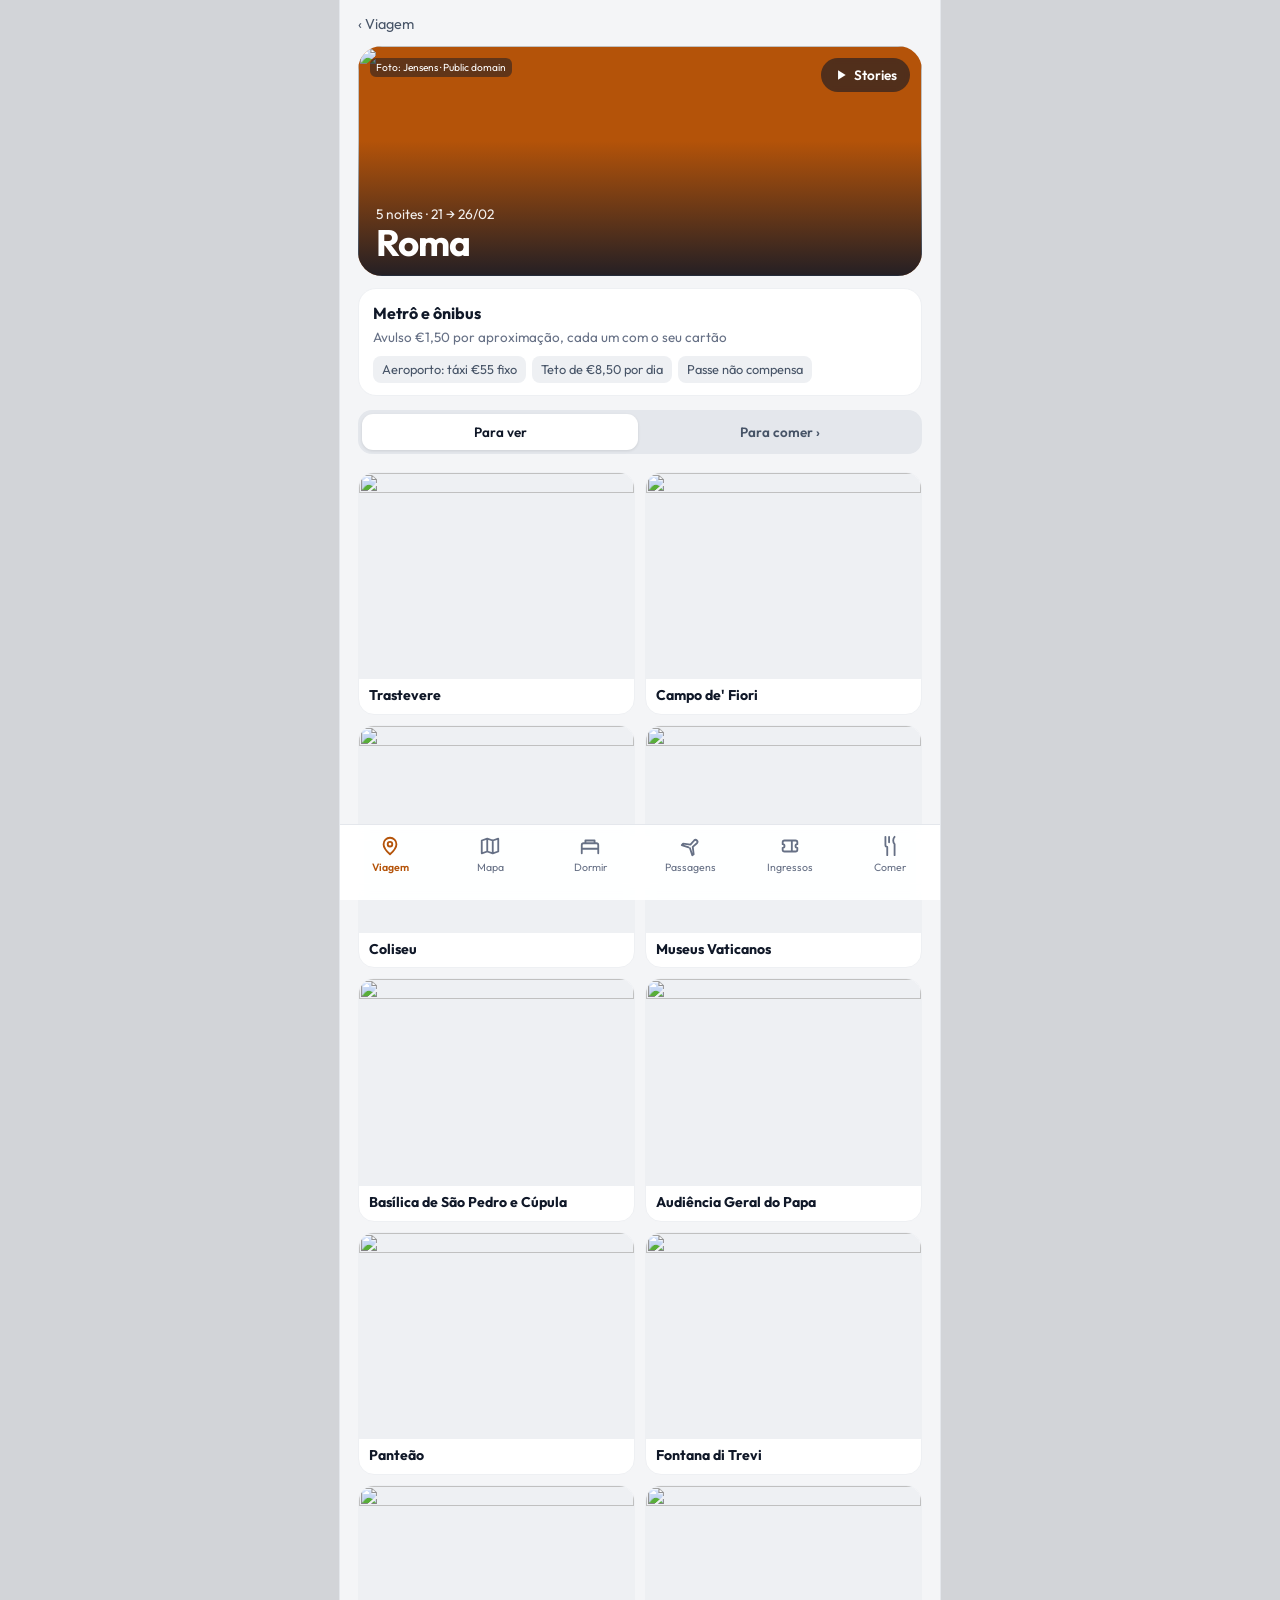
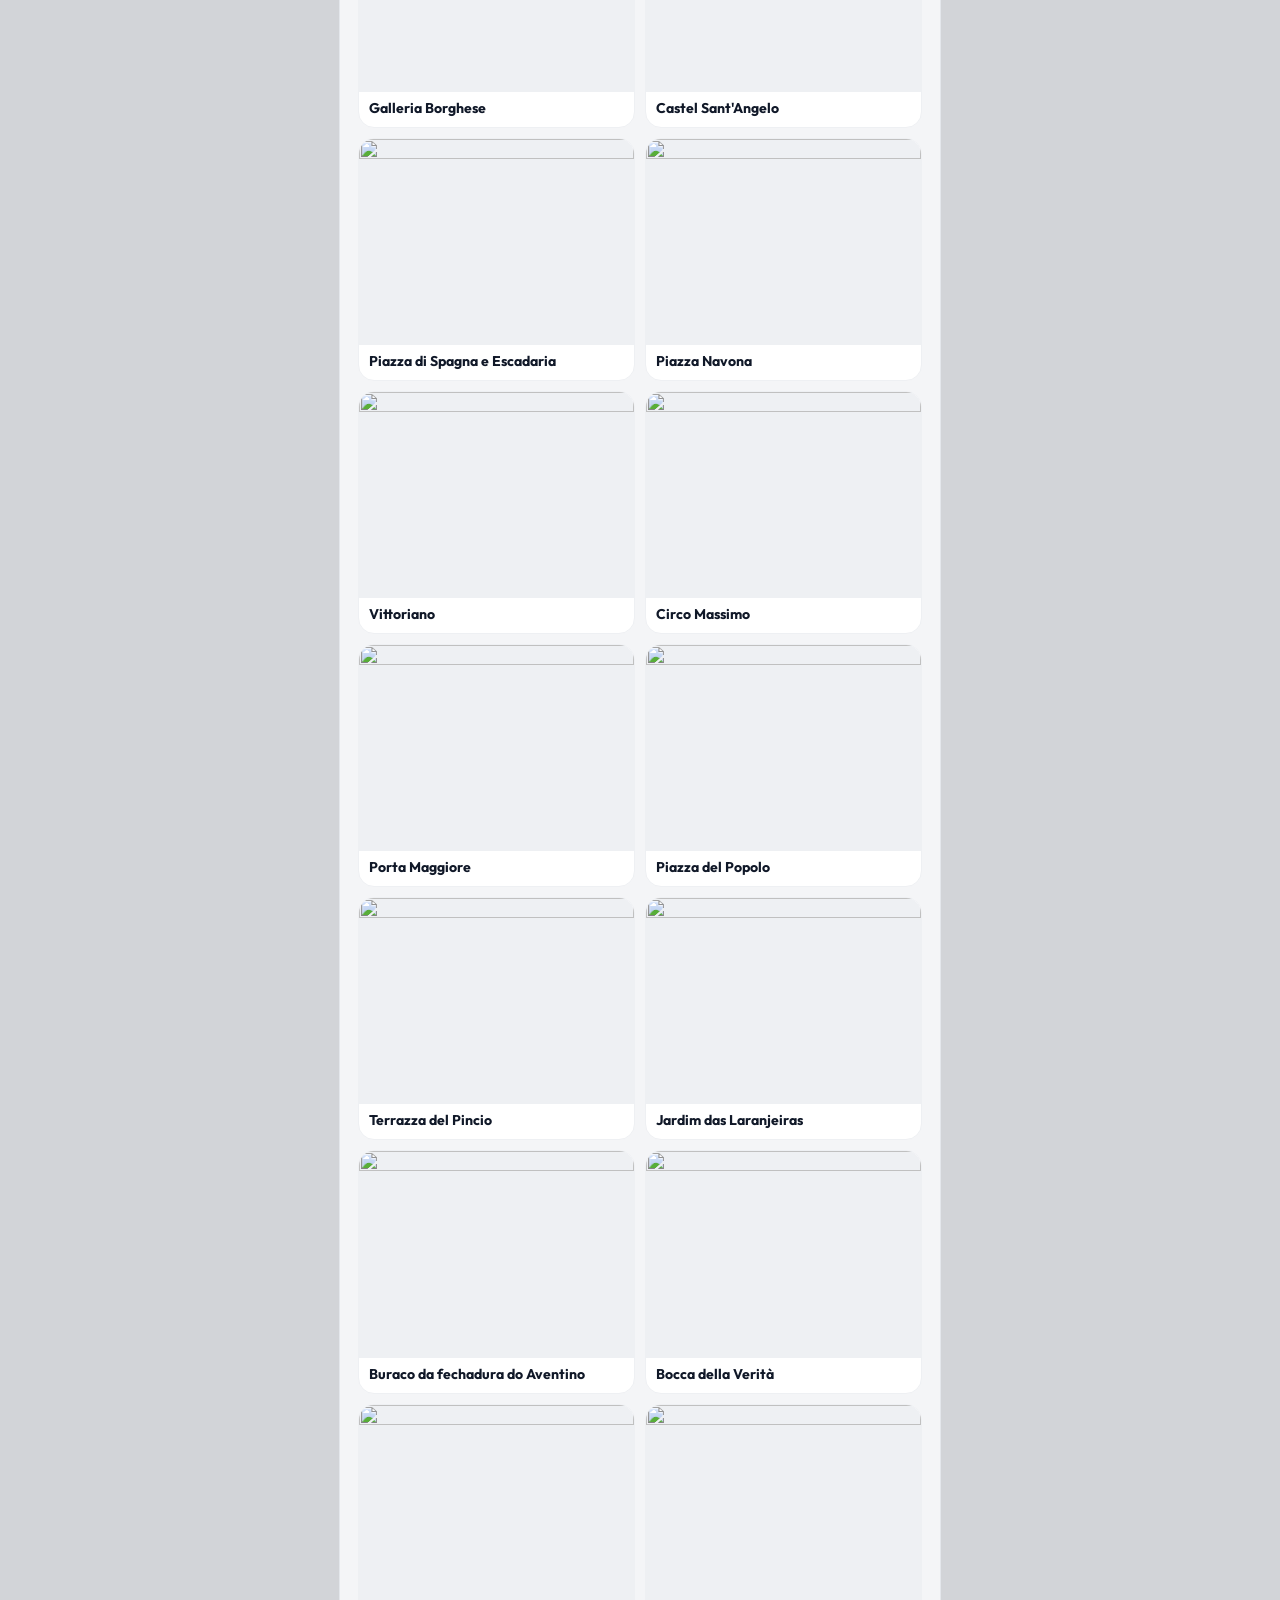
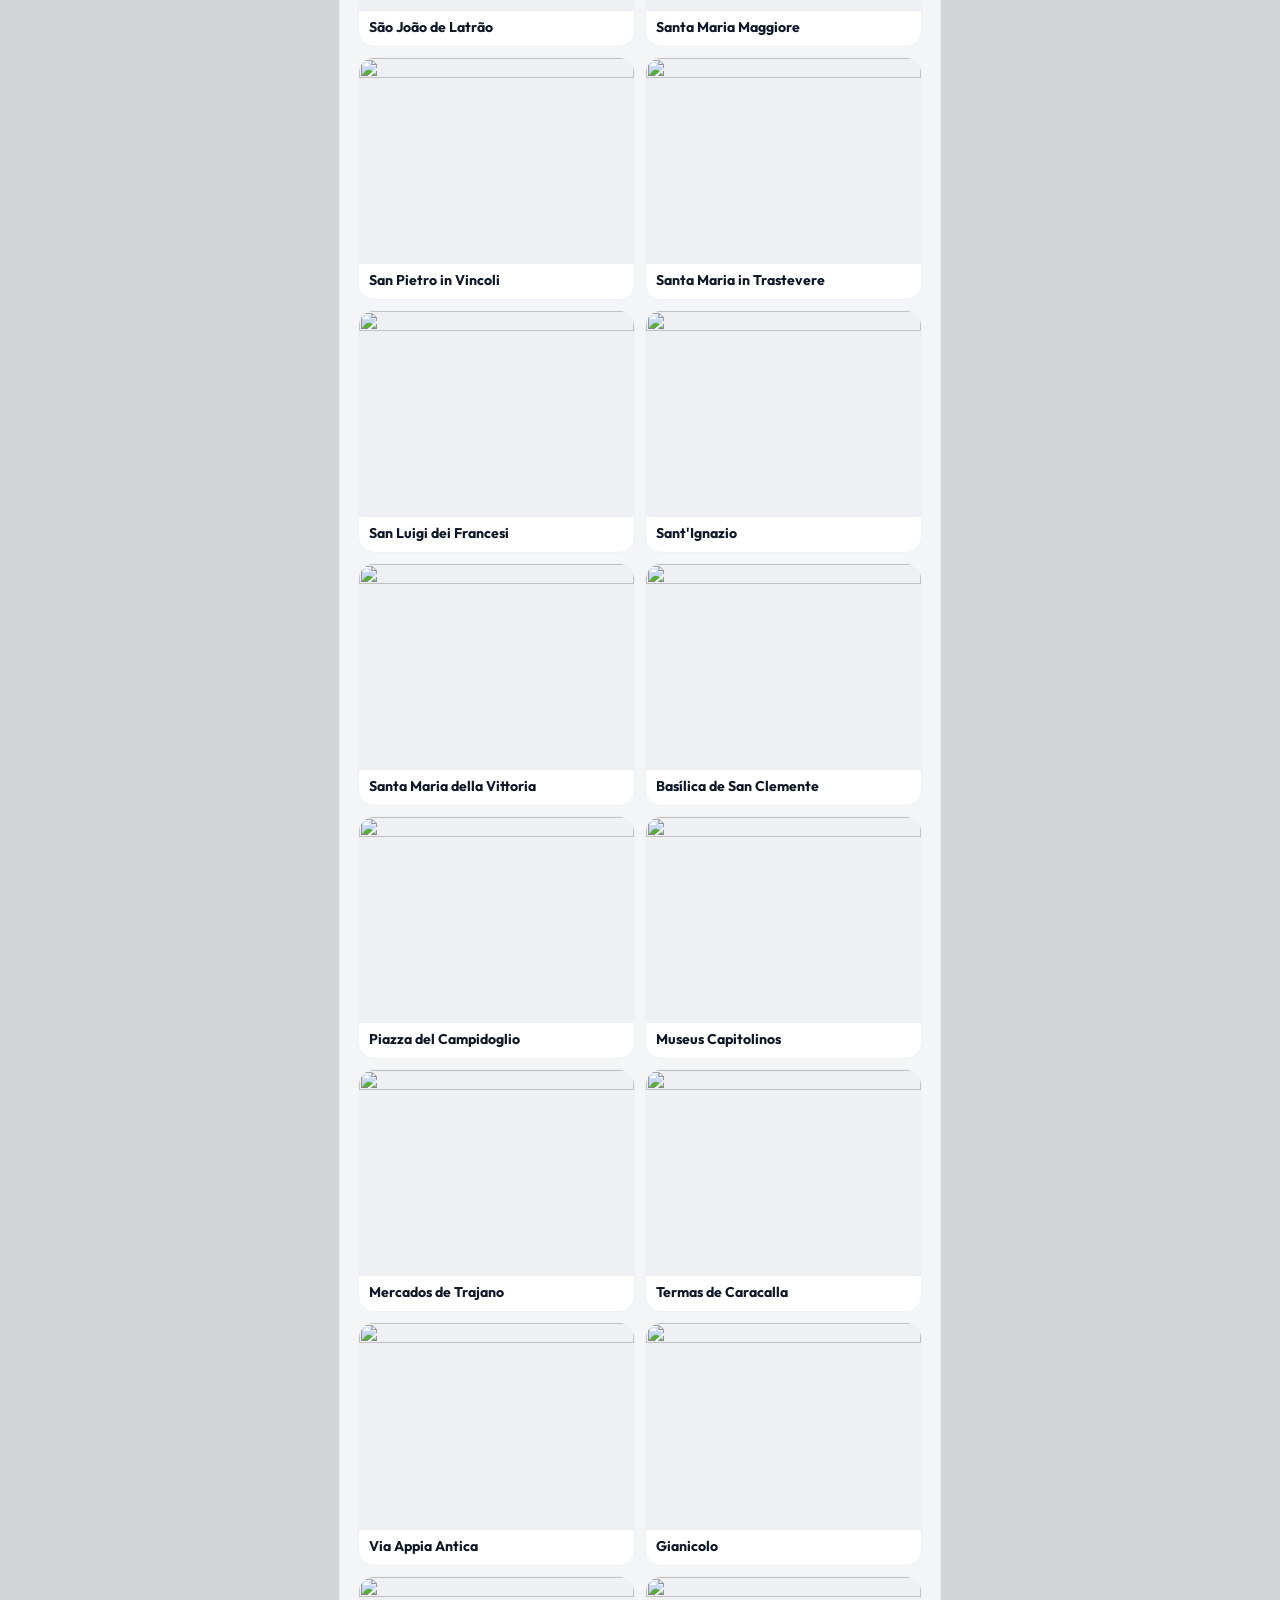
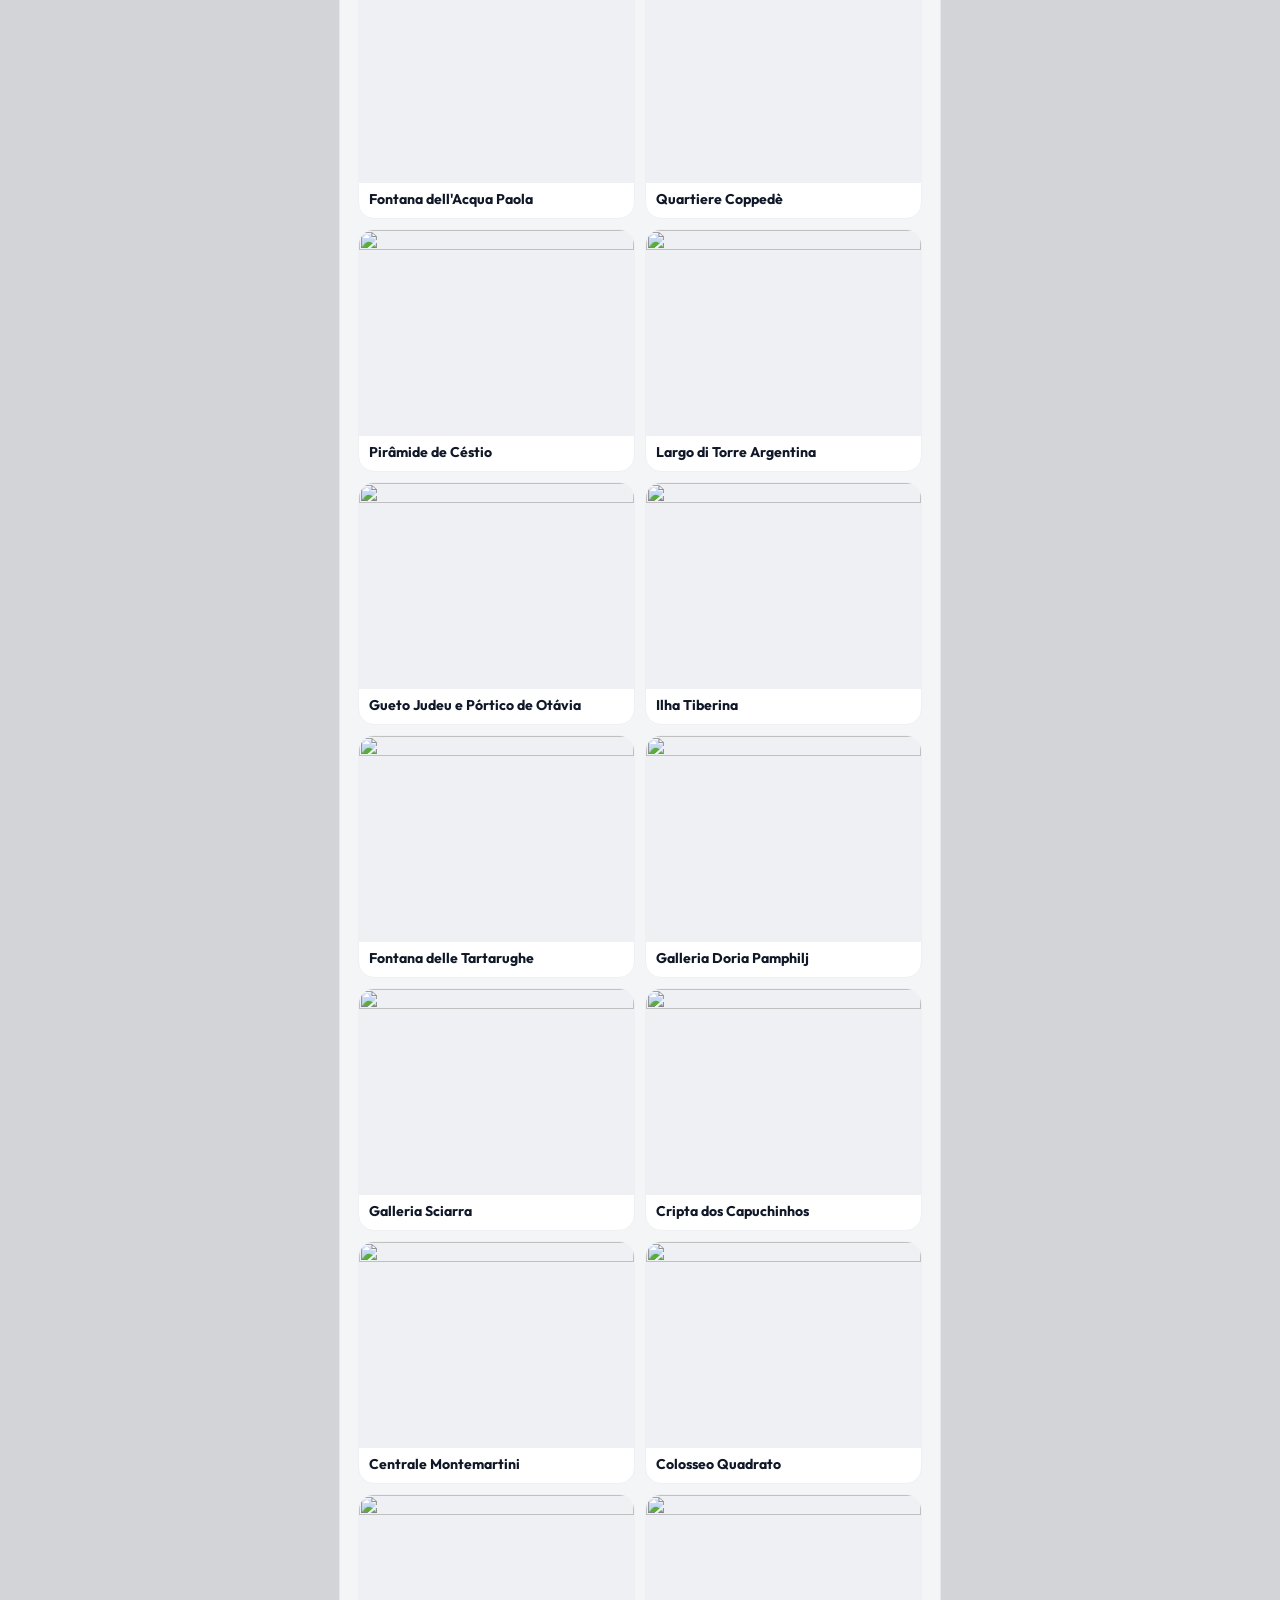
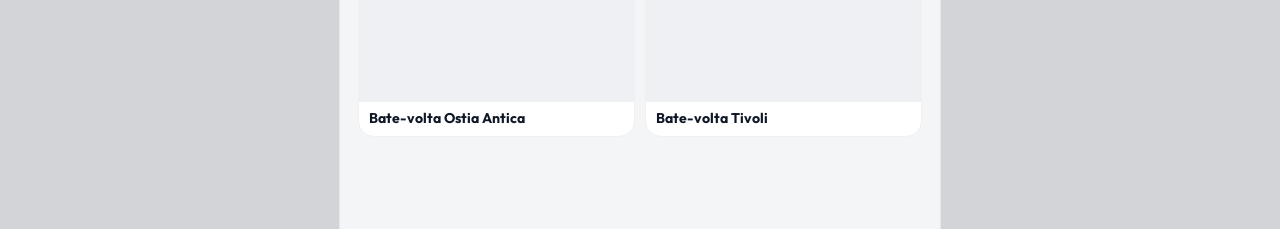
==== commit 625446bb: "Abas Dormir, Passagens e Ingressos numa barra unica; 151 atracoes novas com duas fotos e 'o que tem " ====
--- a/cidade.html
+++ b/cidade.html
@@ -36,15 +36,21 @@
   .ref-cab{padding:2px 4px 10px}.ref-cab b{display:block;font-size:1rem}.ref-cab small{color:var(--ink3);font-size:.84rem}
   .ref-cab a{color:var(--cor)}
   .prints{display:grid;grid-template-columns:1fr 1fr;gap:12px 10px}
-  .print{display:block;text-decoration:none;min-width:0}
+  .print{display:block;text-decoration:none;min-width:0;background:none;border:0;padding:0;font:inherit;color:inherit;text-align:left;cursor:pointer;width:100%}
+  .mais-prints{margin-top:12px}.mais-prints summary{cursor:pointer;list-style:none;font-weight:600;font-size:.9rem;color:var(--cor);padding:2px 4px 10px}
+  .mais-prints summary::-webkit-details-marker{display:none}.mais-prints[open] summary{display:none}
   .print img{width:100%;aspect-ratio:4/5;object-fit:cover;border-radius:12px;background:var(--soft)}
   .print b{display:block;margin-top:6px;font-size:.92rem;line-height:1.2}
   .print small{display:block;color:var(--ink3);font-size:.78rem;line-height:1.3}
+  .ref.um{display:grid;grid-template-columns:96px 1fr;gap:12px;align-items:start}
+  .ref.um .ref-cab{padding:0}
+  .ref.um .ref-cab p{margin:6px 0 0;color:var(--ink2);font-size:.86rem;line-height:1.4}
+  .ref.um .ref-cab .lugar{display:inline;font-size:.86rem}
   .ref-obs{margin:12px 4px 2px;color:var(--ink3);font-size:.84rem}
   @media (min-width:760px){.prints{grid-template-columns:repeat(3,1fr)}}
 </style>
 </head>
-<body>
+<body data-aba="viagem">
 <div class="app">
   <a class="voltar" href="index.html#/viagem">‹ Viagem</a>
   <div id="capa"></div>
@@ -53,12 +59,8 @@
   <div class="sec"><div id="painel"></div></div>
 </div>
 
-<nav class="tabbar" aria-label="Menu">
-  <a href="index.html#/viagem" class="on"><svg viewBox="0 0 24 24" fill="none" stroke="currentColor" stroke-width="2"><path d="M12 21s-7-6.2-7-11a7 7 0 0 1 14 0c0 4.8-7 11-7 11z"/><circle cx="12" cy="10" r="2.5"/></svg>Viagem</a>
-  <a href="index.html#/mapa" id="tab-mapa"><svg viewBox="0 0 24 24" fill="none" stroke="currentColor" stroke-width="2"><path d="M9 4 3 6v14l6-2 6 2 6-2V4l-6 2-6-2zM9 4v14M15 6v14"/></svg>Mapa</a>
-  <a href="index.html#/comprar"><svg viewBox="0 0 24 24" fill="none" stroke="currentColor" stroke-width="2"><path d="M4 7h16l-1.5 11a2 2 0 0 1-2 2h-9a2 2 0 0 1-2-2zM9 7a3 3 0 0 1 6 0"/></svg>Comprar</a>
-  <a href="index.html#/comer" id="tab-comer"><svg viewBox="0 0 24 24" fill="none" stroke="currentColor" stroke-width="2"><path d="M7 2v9a2 2 0 0 0 2 2v9M7 2v6M11 2v6M17 2c-2 2-2 6 0 8v12"/></svg>Comer</a>
-</nav>
+<nav class="tabbar" id="tabbar" aria-label="Menu"></nav>
+<script src="tabbar.js"></script>
 
 <div class="ficha-fundo" id="ficha-fundo" hidden></div>
 <div class="ficha" id="ficha" role="dialog" aria-modal="true" aria-label="Detalhes do lugar" hidden></div>
@@ -84,8 +86,9 @@
 const c = NOME[p] ? p : "roma";
 document.title = `${NOME[c]} · Europa 2027`;
 document.documentElement.style.setProperty("--cor", HEX[c]);
-document.getElementById("tab-comer").href = `index.html#/comer/${c}`;
-document.getElementById("tab-mapa").href = `index.html#/mapa/${c}`;
+const aba_ = v => document.querySelector(`.tabbar a[data-v="${v}"]`);
+if (aba_("comer")) aba_("comer").href = `index.html#/comer/${c}`;
+if (aba_("mapa")) aba_("mapa").href = `index.html#/mapa/${c}`;
 try { sessionStorage.setItem("cidade", c); } catch(e){}
 </script>
 <script src="comer.js"></script>
@@ -111,7 +114,7 @@
   viena:["Metrô e bonde","Passe de 24h por pessoa nos dias de muito metrô",["24h €9,70","U1 até Stephansplatz","U4 até Schönbrunn"]],
   budapeste:["Metrô","Blocos de 10 bilhetes, que o grupo usa junto",["Aeroporto: Bolt XL ~€35","M2 até o Parlamento","Moeda: florim"]],
 };
-const tr = G.transporte?.[c], T = TRANSP[c];
+const T = TRANSP[c];
 if (T) document.getElementById("transp").innerHTML = `<div class="transp"><b>${T[0]}</b><small>${T[1]}</small><div class="mini">${T[2].map(t=>`<span>${t}</span>`).join("")}</div></div>`;
 
 // abas
@@ -119,7 +122,7 @@
 const comer = lug.filter(x => x.tipo==="comer").sort(ordem);
 const dicas = (G.dicas||{})[c] || [];
 const refs = (G.refs||{})[c] || [];
-const ABAS = [["ver","Para ver"],["comer","Para comer"]].concat(refs.length ? [["refs","Referências"]] : []).concat(dicas.length || tr?.cuidados?.length ? [["dicas","Dicas"]] : []);
+const ABAS = [["ver","Para ver"],["comer","Para comer ›"]].concat(refs.length ? [["refs","Referências"]] : []).concat(dicas.length ? [["dicas","Dicas"]] : []);
 function linha(x){ const tp = x.tipo==="comer" ? tipoComida(x) : null;
   return `<button type="button" class="it linha" data-ficha="${x.id}">${x.foto?`<img class="th" src="${x.foto.url}" alt="" loading="lazy" style="object-fit:cover">`:`<span class="th ${tp||"ver"}">${iconeComida(tp||"ver")}</span>`}<span class="tx"><b>${esc(curto(x.nome))}</b><small>${esc(umaFrase(x.pedir) || umaFrase(x.categoria) || (x.metro?`Metrô ${x.metro.nome}`:""))}</small></span></button>`; }
 function painel(aba){
@@ -130,25 +133,34 @@
     el.innerHTML = `<div class="grade-f" style="margin-top:6px">${comFoto.map(x => `<button type="button" class="fc" data-ficha="${x.id}"><img src="${x.foto.url}" alt="" loading="lazy"><div><b>${esc(curto(x.nome))}</b></div></button>`).join("")}</div>
       ${semFoto.length?`<h3 class="dicas-t">Mais</h3><div class="lista">${semFoto.map(linha).join("")}</div>`:""}`;
   }
-  if (aba==="comer") el.innerHTML = `<div class="lista" style="margin-top:6px">${comer.map(linha).join("")}</div>`;
-  if (aba==="dicas") el.innerHTML = `${dicas.length?`<h3 class="dicas-t">De quem já foi</h3><ul class="dicas">${dicas.map(t=>`<li>${esc(t)}</li>`).join("")}</ul>`:""}
-      ${tr?.cuidados?.length?`<h3 class="dicas-t">Cuidados</h3><ul class="dicas">${tr.cuidados.slice(0,3).map(t=>`<li>${esc(umaFrase(t))}</li>`).join("")}</ul>`:""}`;
+  if (aba==="dicas") el.innerHTML = `${dicas.length?`<h3 class="dicas-t">De quem já foi</h3><ul class="dicas">${dicas.map(t=>`<li>${esc(t)}</li>`).join("")}</ul>`:""}`;
   // prints de posts que mandaram, com o nome de cada lugar e o crédito de quem postou
-  if (aba==="refs") el.innerHTML = refs.map(r => `<div class="ref"><div class="ref-cab"><b>${esc(r.titulo)}</b><small>${esc(r.autor)} no ${esc(r.rede)} · <a href="${r.url}" target="_blank" rel="noopener">ver o post</a></small></div>
-      <div class="prints">${r.fotos.map(f => `<a class="print" href="${f.arq}" target="_blank" rel="noopener"><img src="${f.arq}" alt="${esc(f.nome)}" loading="lazy"><b>${esc(f.nome)}</b><small>${esc(f.nota)}</small></a>`).join("")}</div>
-      ${r.obs?`<p class="ref-obs">${esc(r.obs)}</p>`:""}</div>`).join("");
+  // post com vários lugares: grade de prints; com um print só: cartão compacto
+  if (aba==="refs") {
+    // print de lugar que está no guia abre a ficha dele; os outros abrem a imagem. Post longo mostra 4 e guarda o resto.
+    const print = (f, texto) => { const dentro = `<img src="${f.arq}" alt="${esc(f.nome)}" loading="lazy">${texto?`<b>${esc(f.nome)}</b><small>${esc(f.nota)}</small>`:""}`;
+      return f.id ? `<button type="button" class="print" data-ficha="${f.id}">${dentro}</button>` : `<a class="print" href="${f.arq}" target="_blank" rel="noopener">${dentro}</a>`; };
+    el.innerHTML = refs.map(r => { const cab = `<b>${esc(r.titulo)}</b><small>${esc(r.autor)} no ${esc(r.rede)} · <a href="${r.url}" target="_blank" rel="noopener">ver o post</a></small>`;
+      if (!r.fotos.length) return `<div class="ref"><div class="ref-cab" style="padding-bottom:2px">${cab}</div>${r.obs?`<p class="ref-obs" style="margin-top:6px">${esc(r.obs)}</p>`:""}</div>`;
+      if (r.fotos.length === 1) { const f = r.fotos[0];
+        return `<div class="ref um">${print(f, false)}<div class="ref-cab">${cab}<p><b class="lugar">${esc(f.nome)}</b>${f.nota?" · "+esc(f.nota):""}</p>${r.obs?`<p>${esc(r.obs)}</p>`:""}</div></div>`; }
+      const resto = r.fotos.slice(4);
+      return `<div class="ref"><div class="ref-cab">${cab}</div><div class="prints">${r.fotos.slice(0,4).map(f => print(f, true)).join("")}</div>
+        ${resto.length?`<details class="mais-prints"><summary>Mostrar os outros ${resto.length}</summary><div class="prints">${resto.map(f => print(f, true)).join("")}</div></details>`:""}
+        ${r.obs?`<p class="ref-obs">${esc(r.obs)}</p>`:""}</div>`; }).join("");
+  }
   try { sessionStorage.setItem("aba-cidade", aba); } catch(e){}
 }
 document.getElementById("seg").innerHTML = ABAS.map(([k,n]) => `<button type="button" data-a="${k}">${n}</button>`).join("");
-document.querySelectorAll("#seg button").forEach(b => b.onclick = () => painel(b.dataset.a));
-let abaIni = "ver"; try { const s = sessionStorage.getItem("aba-cidade"); if (ABAS.some(a=>a[0]===s)) abaIni = s; } catch(e){}
+document.querySelectorAll("#seg button").forEach(b => b.onclick = () => { if (b.dataset.a === "comer") location.href = `index.html#/comer/${c}`; else painel(b.dataset.a); });
+let abaIni = "ver"; try { const s = sessionStorage.getItem("aba-cidade"); if (s !== "comer" && ABAS.some(a=>a[0]===s)) abaIni = s; } catch(e){}
 painel(abaIni);
 // link antigo cidade.html?c=roma#id → abre a ficha do lugar
-if (location.hash && porId[location.hash.slice(1)]) { const id = location.hash.slice(1); painel(porId[id].tipo==="comer"?"comer":"ver"); abrirFicha(id); }
+if (location.hash && porId[location.hash.slice(1)]) { const id = location.hash.slice(1); painel("ver"); abrirFicha(id); }
 
 // ---------- stories: uma ideia com foto por tela ----------
-let stI = 0;
-const stSlides = [...ver, ...comer].filter(x => x.foto);
+let stI = 0, stArrasto = 0;
+const stSlides = ver.filter(x => x.foto).slice(0, 15);   // só atrações, as 15 primeiras: a comida tem a sua aba
 function abrirStories(){
   const palco = document.getElementById("st-palco");
   palco.style.setProperty("--cor", HEX[c]);
@@ -160,8 +172,9 @@
        <button class="fechar" type="button" aria-label="Fechar">×</button>
        <button class="zona esq" type="button" aria-label="Anterior"></button><button class="zona dir" type="button" aria-label="Próximo"></button>`;
   palco.querySelector(".fechar").onclick = fecharStories;
-  palco.querySelector(".zona.esq").onclick = () => passo(-1);
-  palco.querySelector(".zona.dir").onclick = () => passo(1);
+  // depois de arrastar, o clique que vem junto não conta (senão avançava duas vezes com o mouse)
+  palco.querySelector(".zona.esq").onclick = () => { if (Date.now() - stArrasto > 350) passo(-1); };
+  palco.querySelector(".zona.dir").onclick = () => { if (Date.now() - stArrasto > 350) passo(1); };
   stI = 0; mostra();
   document.getElementById("stories").classList.add("on");
   document.body.style.overflow = "hidden";
@@ -177,7 +190,7 @@
   if (e.key==="Escape") fecharStories(); if (e.key==="ArrowRight") passo(1); if (e.key==="ArrowLeft") passo(-1); });
 (function(){ let x0 = null; const el = document.getElementById("stories");
   el.addEventListener("pointerdown", e => x0 = e.clientX);
-  el.addEventListener("pointerup", e => { if (x0 === null) return; const dx = e.clientX - x0; x0 = null; if (Math.abs(dx) > 50) passo(dx < 0 ? 1 : -1); });
+  el.addEventListener("pointerup", e => { if (x0 === null) return; const dx = e.clientX - x0; x0 = null; if (Math.abs(dx) > 50) { stArrasto = Date.now(); passo(dx < 0 ? 1 : -1); } });
 })();
 </script>
 </body>
--- a/app.css
+++ b/app.css
@@ -302,3 +302,28 @@
 /* Mapa: cidades por cima do mapa, tipos dentro da folha */
 .mapa-v .filtro{position:absolute;top:0;left:0;right:0;z-index:5;padding-top:12px;padding-bottom:14px;background:linear-gradient(var(--bg),transparent)}
 .folha .filtro{padding:10px 0 4px}
+/* Ficha de atração: fotos lado a lado (desliza) e lista do que tem lá */
+.ficha-fotos{display:flex;gap:8px;overflow-x:auto;scroll-snap-type:x mandatory;margin:0 -18px 12px;padding:0 18px;scrollbar-width:none}
+.ficha-fotos::-webkit-scrollbar{display:none}
+.ficha-fotos .ficha-foto{flex:0 0 86%;margin:0;height:210px;border-radius:16px;scroll-snap-align:center}
+.ficha-foto .rot{position:absolute;left:8px;top:8px;font-size:.72rem;font-weight:600;color:#fff;background:rgb(16 24 40/.6);border-radius:999px;padding:3px 9px}
+.tem-t{margin:14px 0 6px;font-size:.8rem;font-weight:600;color:var(--ink3);text-transform:uppercase;letter-spacing:.04em}
+.tem{margin:0;padding:0;list-style:none;display:grid;gap:6px}
+.tem li{position:relative;padding-left:16px;font-size:.95rem;line-height:1.35}
+.tem li:before{content:"";position:absolute;left:2px;top:.55em;width:6px;height:6px;border-radius:50%;background:var(--cor)}
+/* Barra com 6 abas: cada uma ocupa a mesma fatia, rótulo menor */
+.tabbar a{min-width:0;flex:1 1 0;font-size:.66rem}
+.tabbar svg{width:22px;height:22px}
+/* Passagens: situação da compra */
+.ev-c .sit{margin-top:7px}
+/* títulos de grupo da agenda: só a primeira letra maiúscula ("Já dá para comprar", "Dezembro") */
+.agenda .mes{text-transform:none}
+.agenda .mes::first-letter{text-transform:uppercase}
+/* Acertos do teste de navegação (03/10/2026) */
+/* linha de pílulas que rola de lado: some em degradê na borda direita, para dar a pista de que tem mais */
+.filtro{padding-right:34px;-webkit-mask-image:linear-gradient(90deg,#000 calc(100% - 34px),transparent);mask-image:linear-gradient(90deg,#000 calc(100% - 34px),transparent)}
+/* botões da página da cidade cabem numa linha até em tela de 360px */
+.seg button{white-space:nowrap;font-size:.84rem;padding-inline:2px}
+@media (max-width:380px){.seg button{font-size:.76rem}}
+/* atalho fixo no alto de uma aba */
+.atalho{display:block;margin:10px 18px 0;padding:12px 14px;background:var(--card);border:1px solid var(--soft);border-radius:14px;font-weight:600;font-size:.92rem;text-decoration:none}
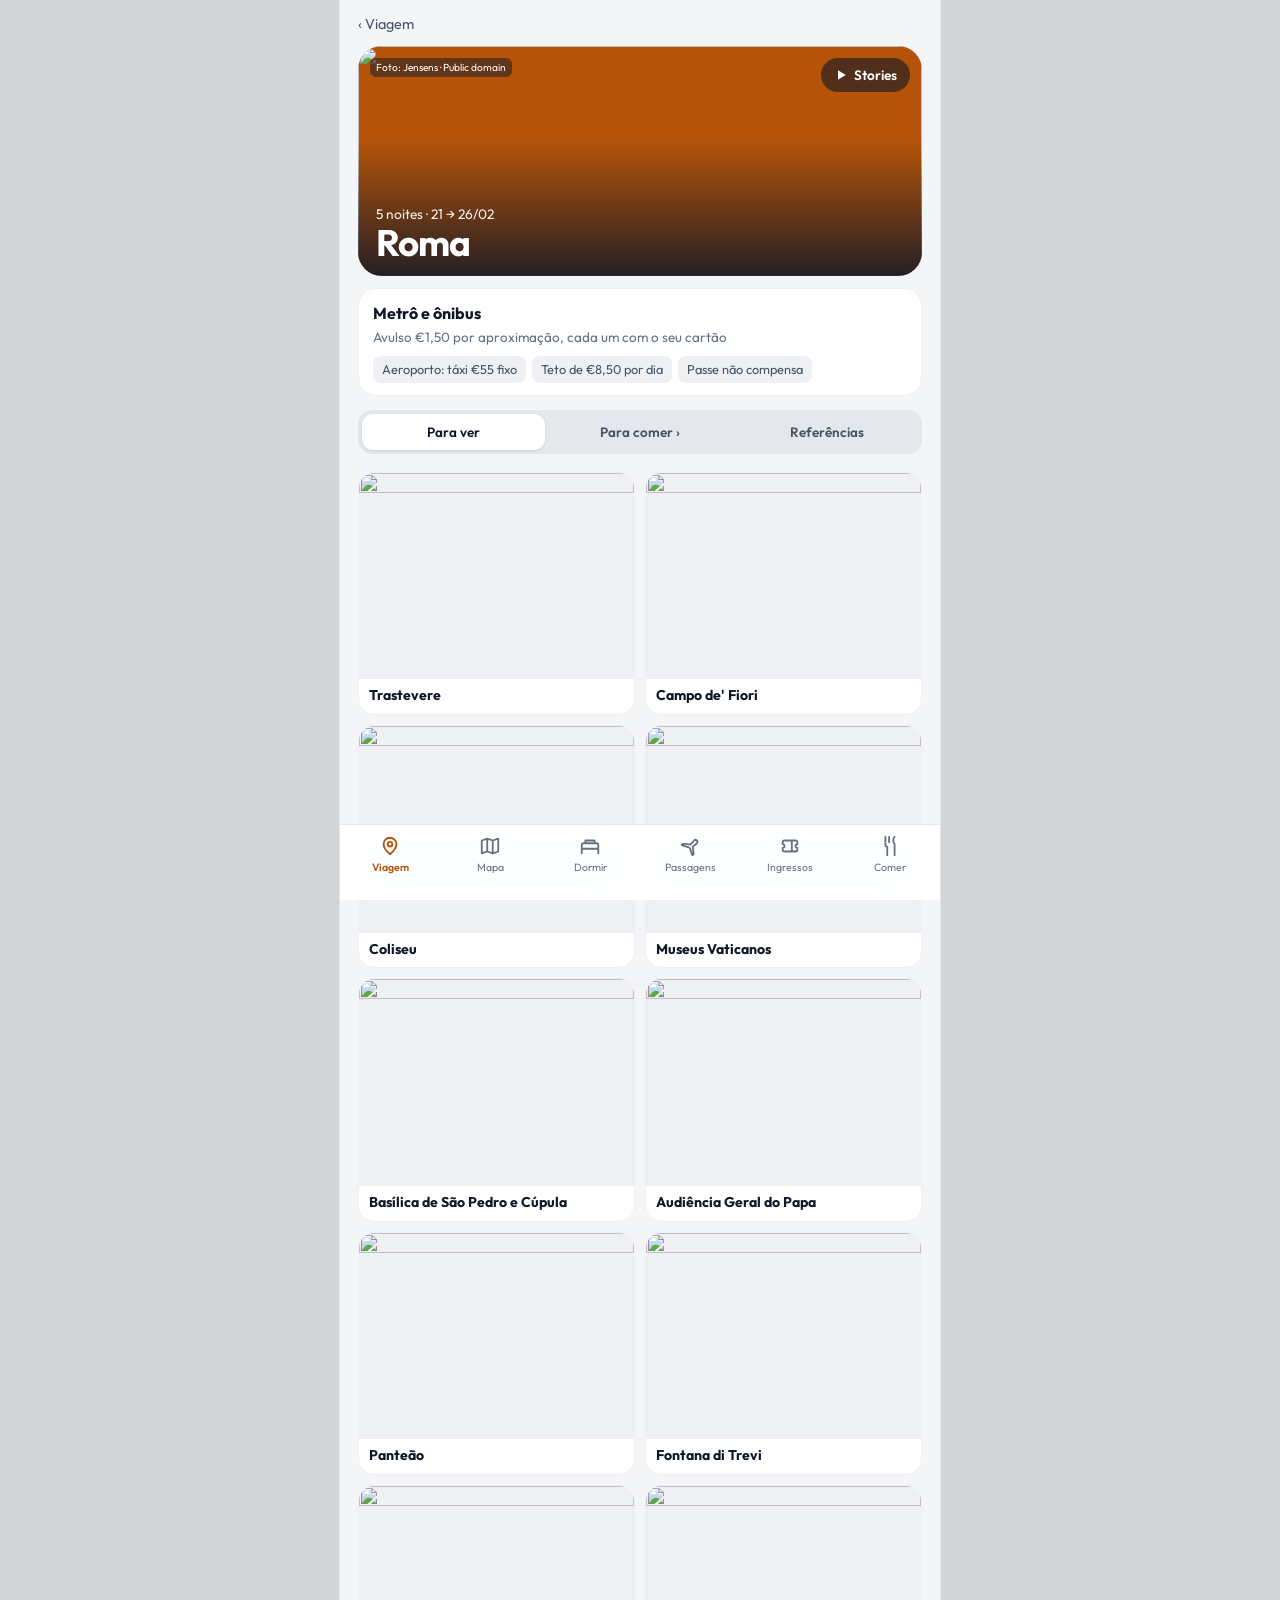
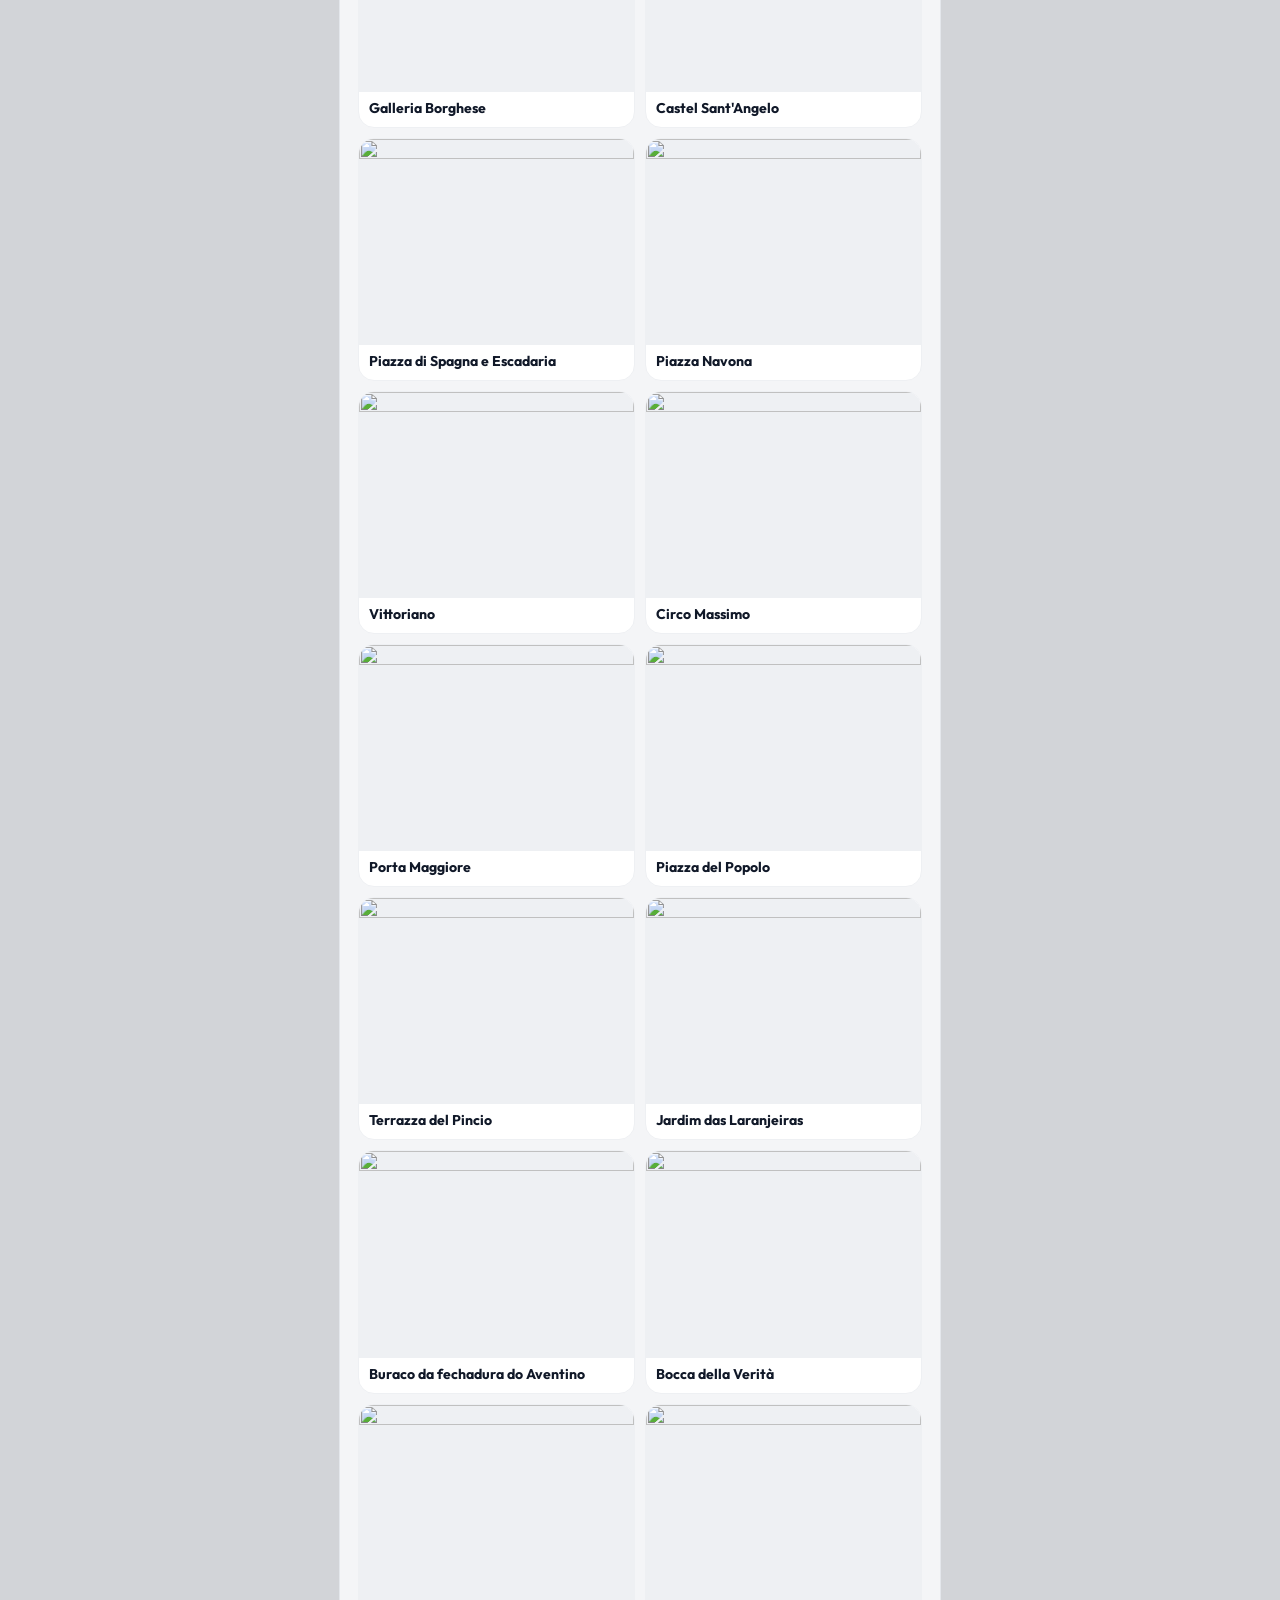
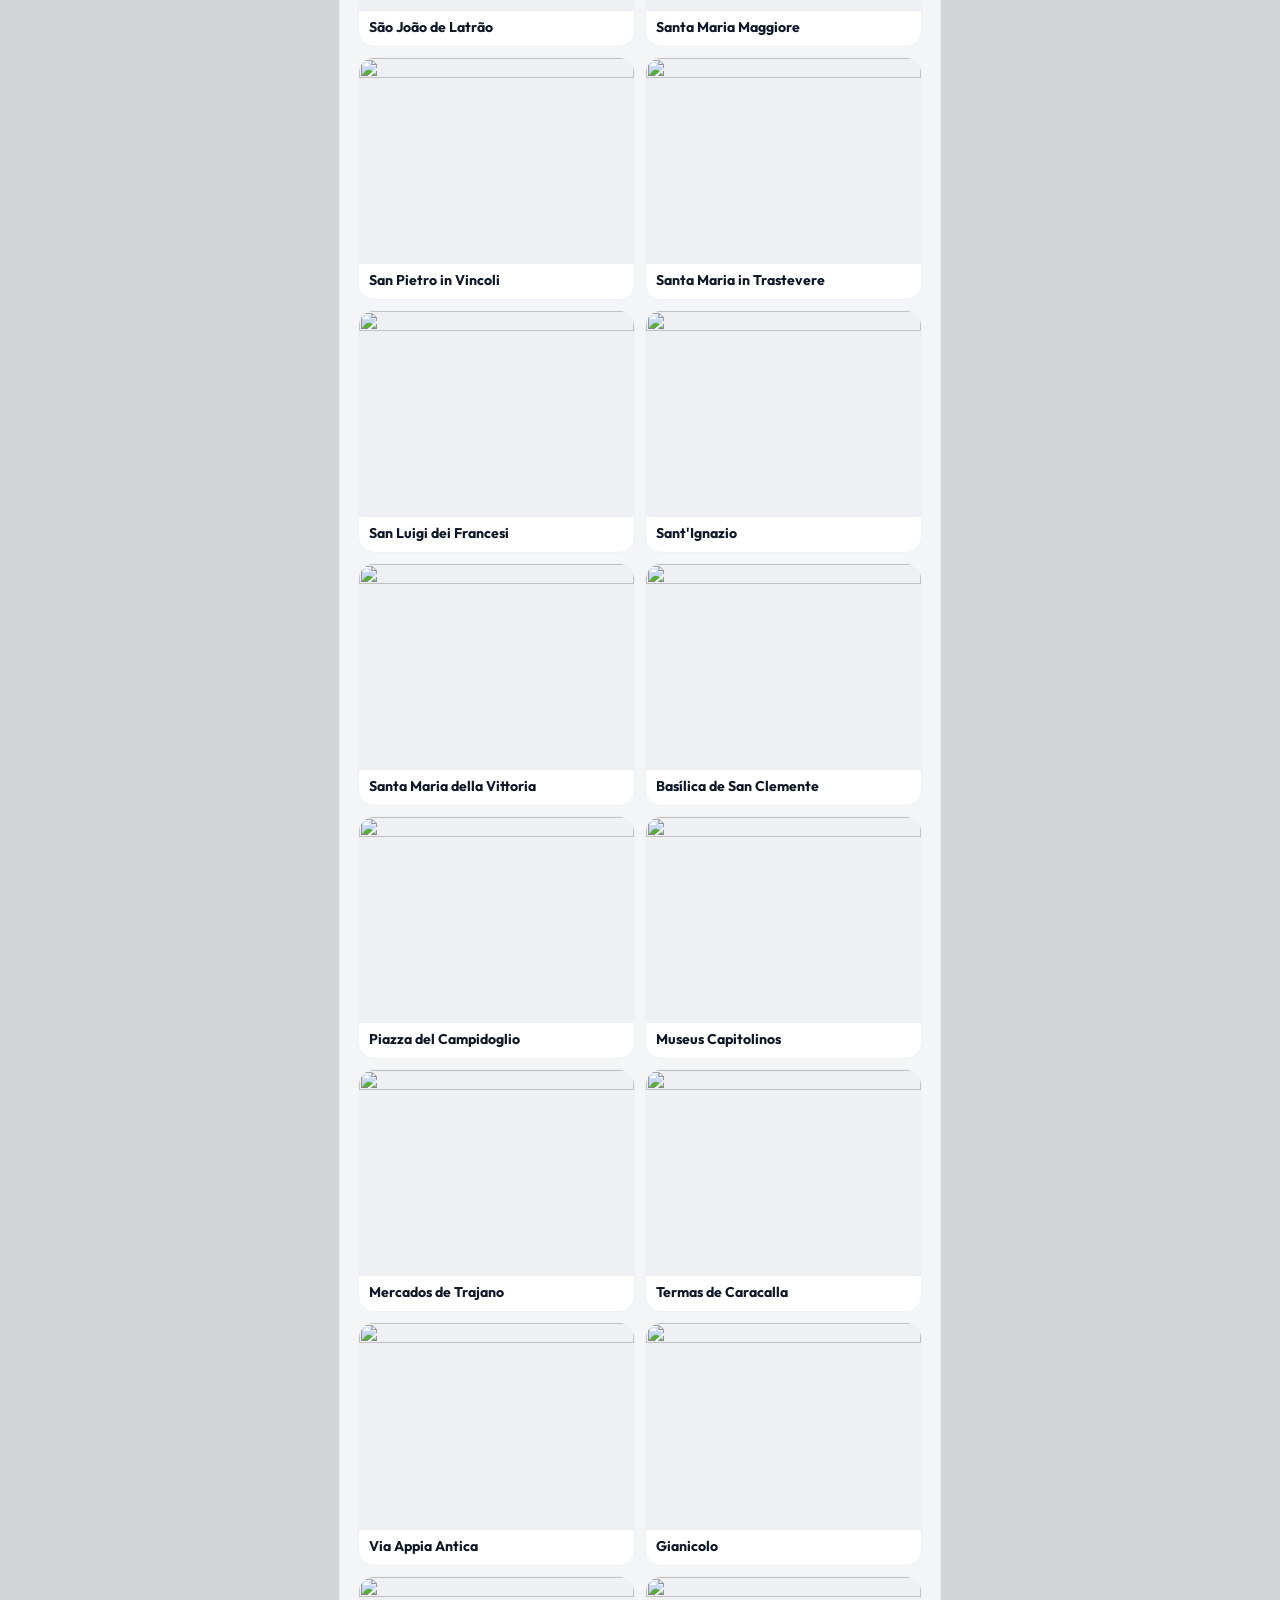
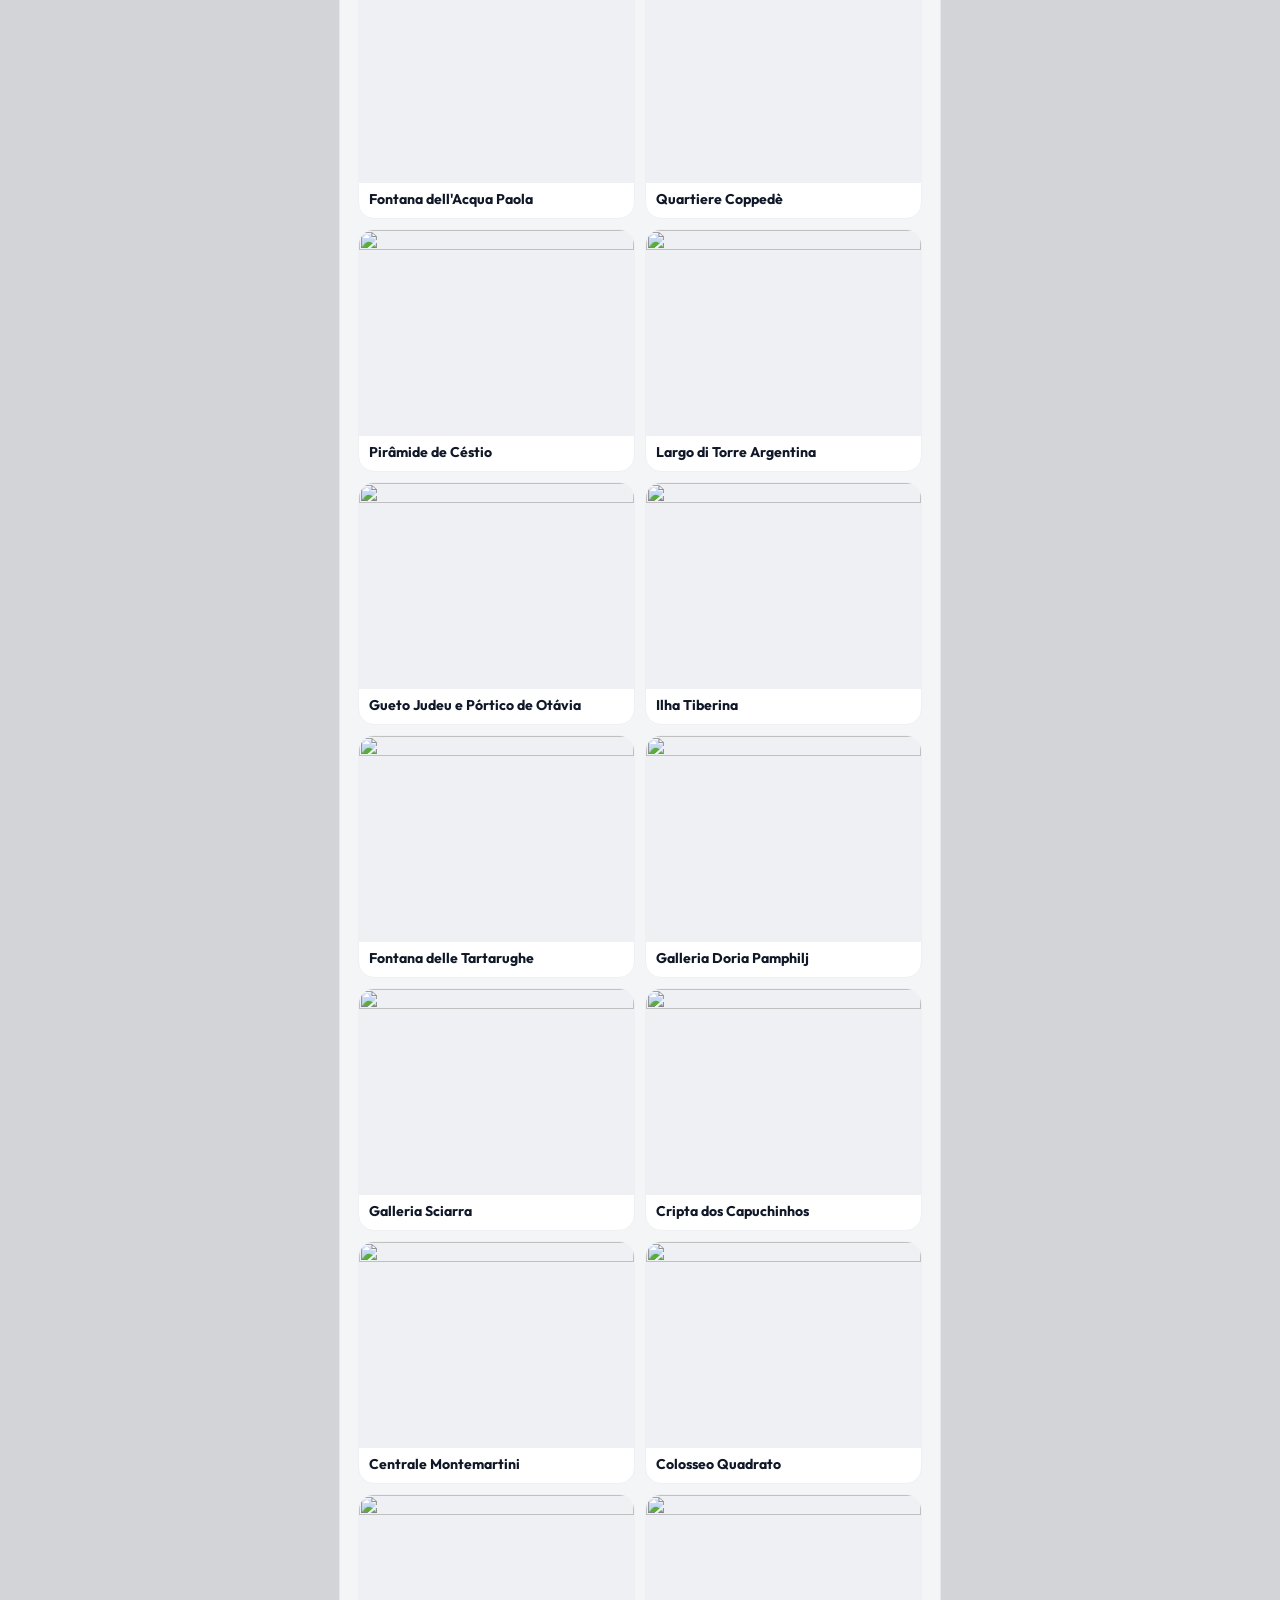
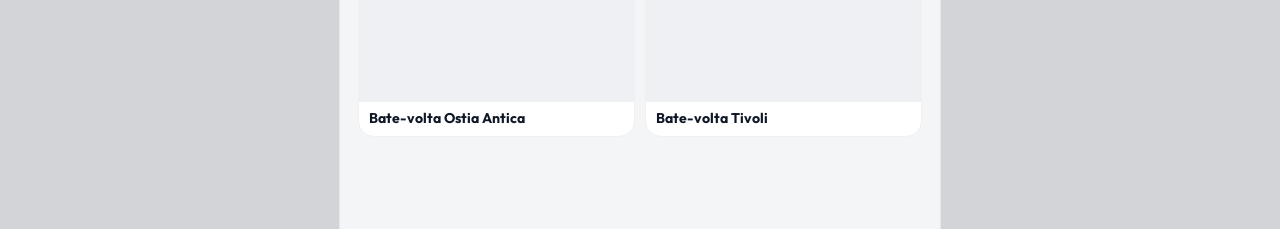
==== commit e0c9bd08: "Comida de Roma, Viena, Verona e Innsbruck a partir de 19 videos do YouTube: 39 lugares novos com loc" ====
--- a/cidade.html
+++ b/cidade.html
@@ -2,6 +2,7 @@
 <html lang="pt-BR">
 <head>
 <meta charset="utf-8">
+<link rel="icon" href="data:,">
 <meta name="robots" content="noindex, nofollow">
 <meta name="viewport" content="width=device-width, initial-scale=1, viewport-fit=cover">
 <title>Cidade · Europa 2027</title>
@@ -140,7 +141,7 @@
     // print de lugar que está no guia abre a ficha dele; os outros abrem a imagem. Post longo mostra 4 e guarda o resto.
     const print = (f, texto) => { const dentro = `<img src="${f.arq}" alt="${esc(f.nome)}" loading="lazy">${texto?`<b>${esc(f.nome)}</b><small>${esc(f.nota)}</small>`:""}`;
       return f.id ? `<button type="button" class="print" data-ficha="${f.id}">${dentro}</button>` : `<a class="print" href="${f.arq}" target="_blank" rel="noopener">${dentro}</a>`; };
-    el.innerHTML = refs.map(r => { const cab = `<b>${esc(r.titulo)}</b><small>${esc(r.autor)} no ${esc(r.rede)} · <a href="${r.url}" target="_blank" rel="noopener">ver o post</a></small>`;
+    el.innerHTML = refs.map(r => { const cab = `<b>${esc(r.titulo)}</b><small>${esc(r.autor)} no ${esc(r.rede)} · <a href="${r.url}" target="_blank" rel="noopener">${r.rede==="YouTube"?"ver o vídeo":"ver o post"}</a></small>`;
       if (!r.fotos.length) return `<div class="ref"><div class="ref-cab" style="padding-bottom:2px">${cab}</div>${r.obs?`<p class="ref-obs" style="margin-top:6px">${esc(r.obs)}</p>`:""}</div>`;
       if (r.fotos.length === 1) { const f = r.fotos[0];
         return `<div class="ref um">${print(f, false)}<div class="ref-cab">${cab}<p><b class="lugar">${esc(f.nome)}</b>${f.nota?" · "+esc(f.nota):""}</p>${r.obs?`<p>${esc(r.obs)}</p>`:""}</div></div>`; }
